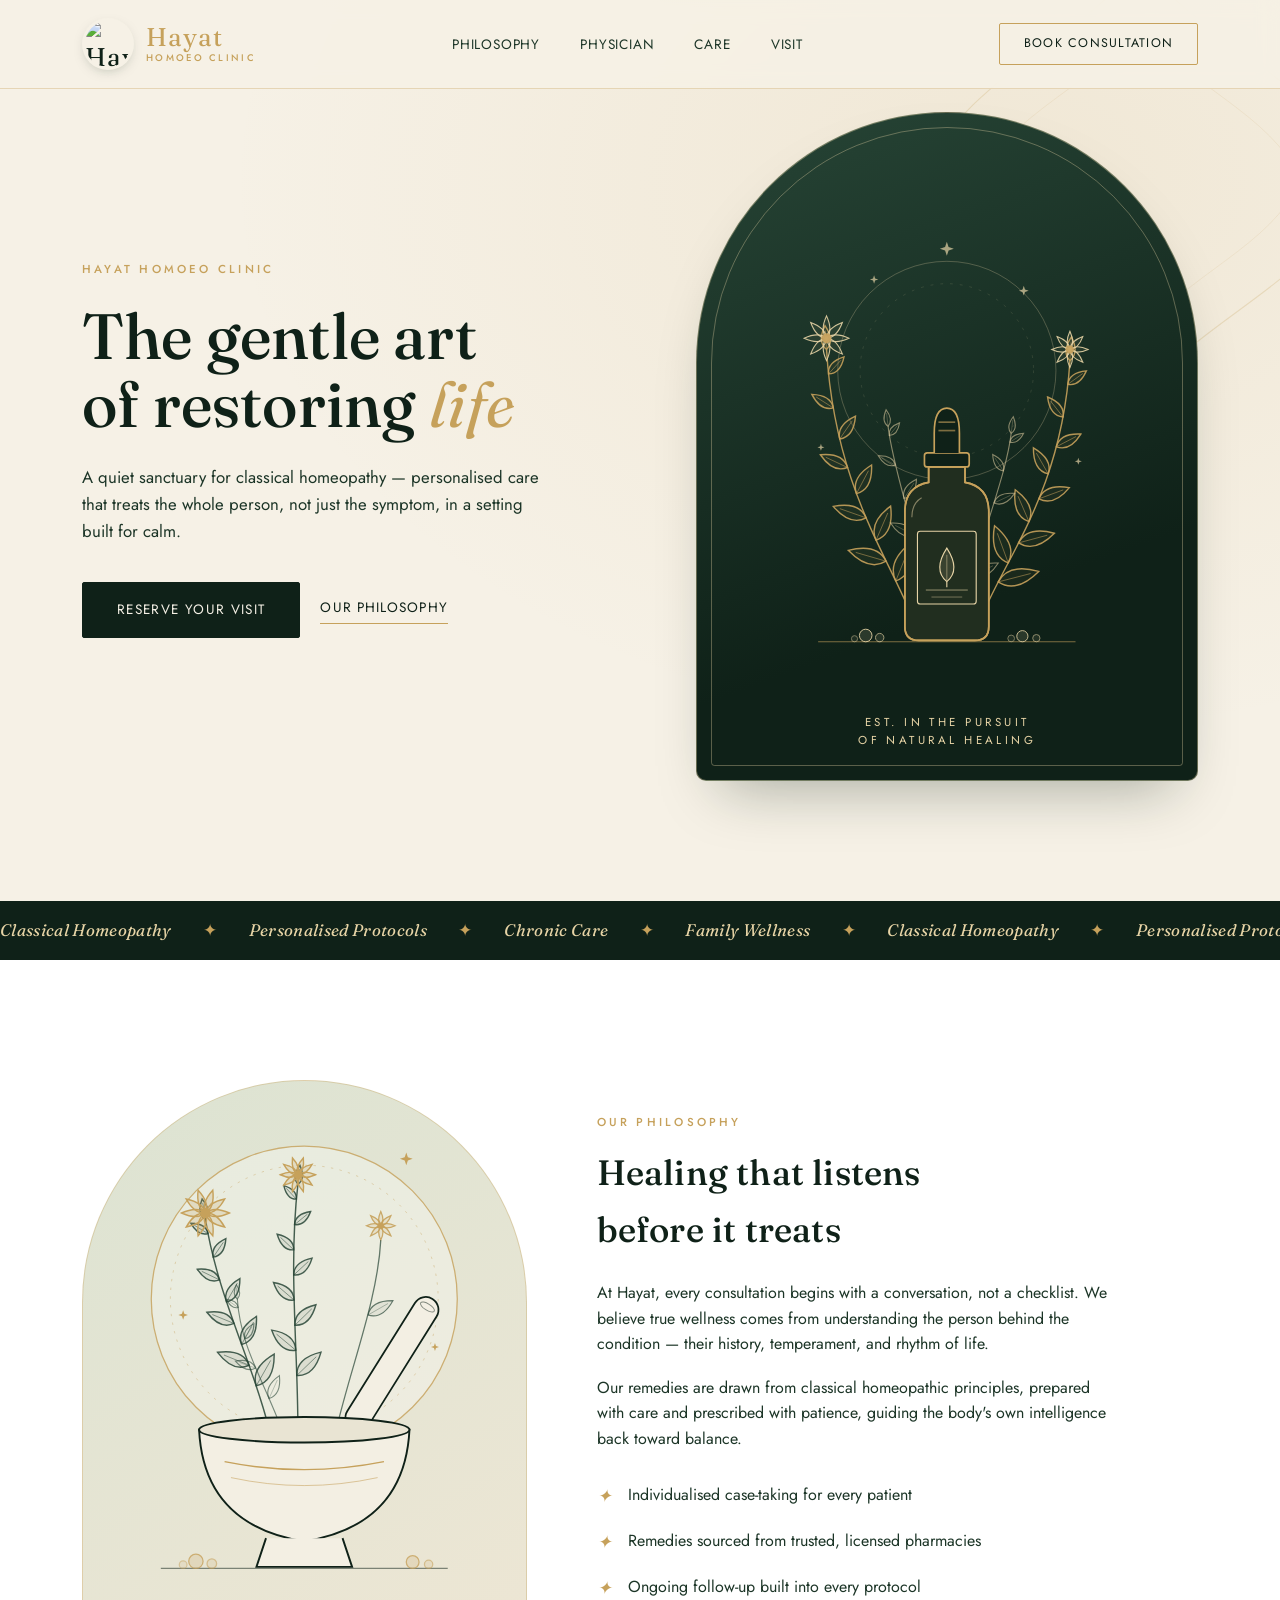
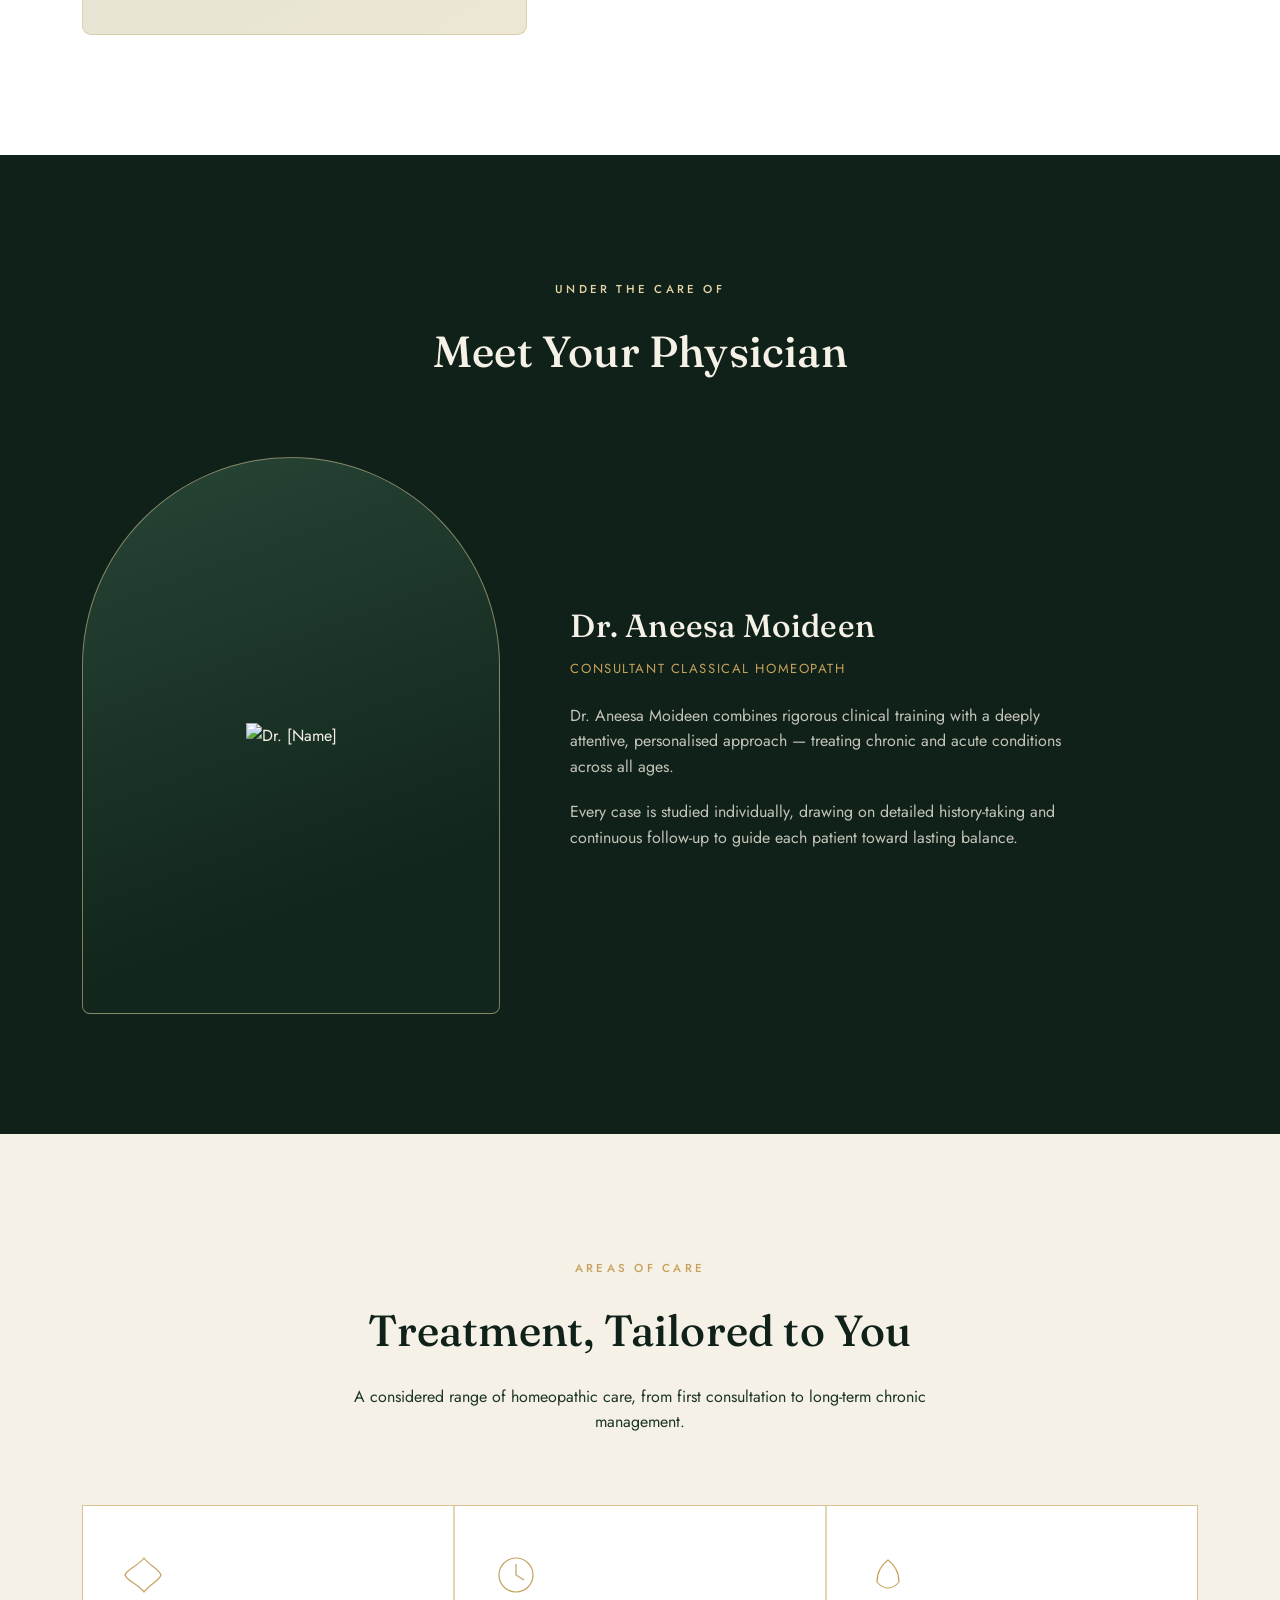
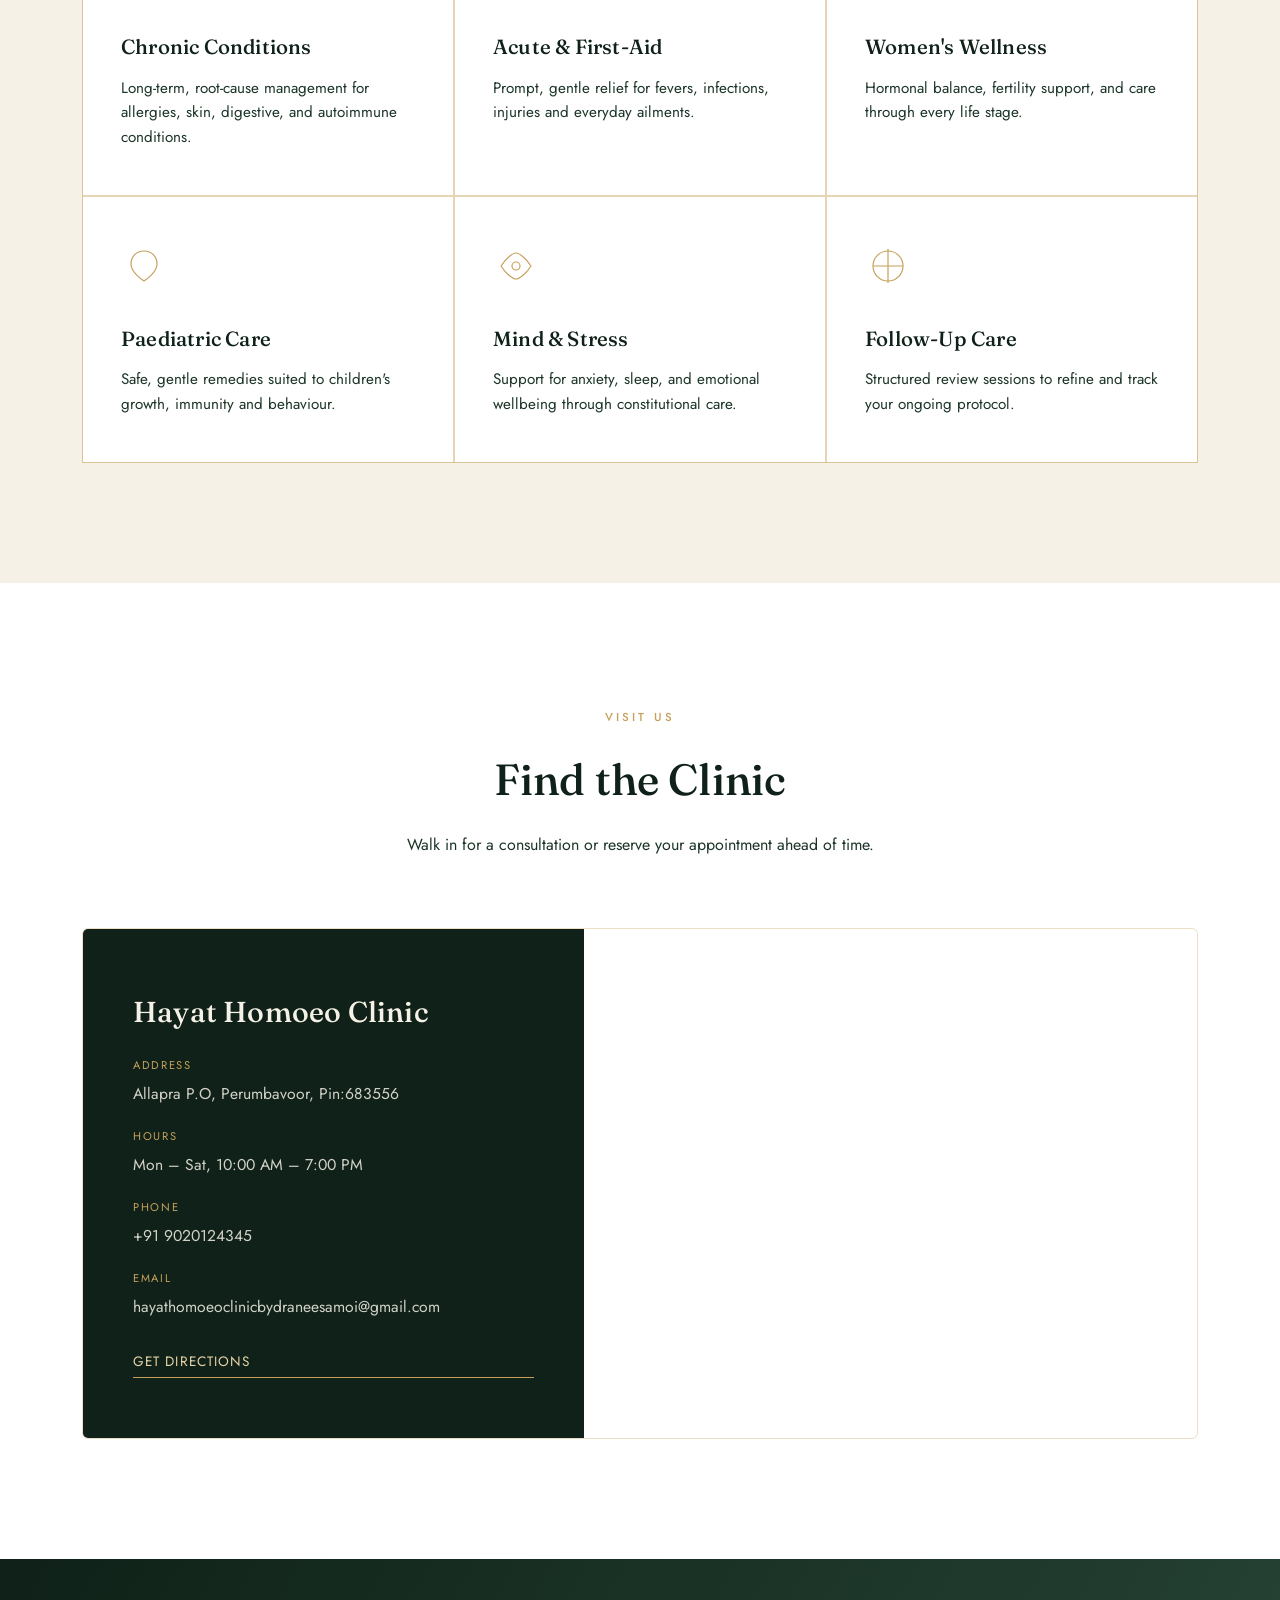
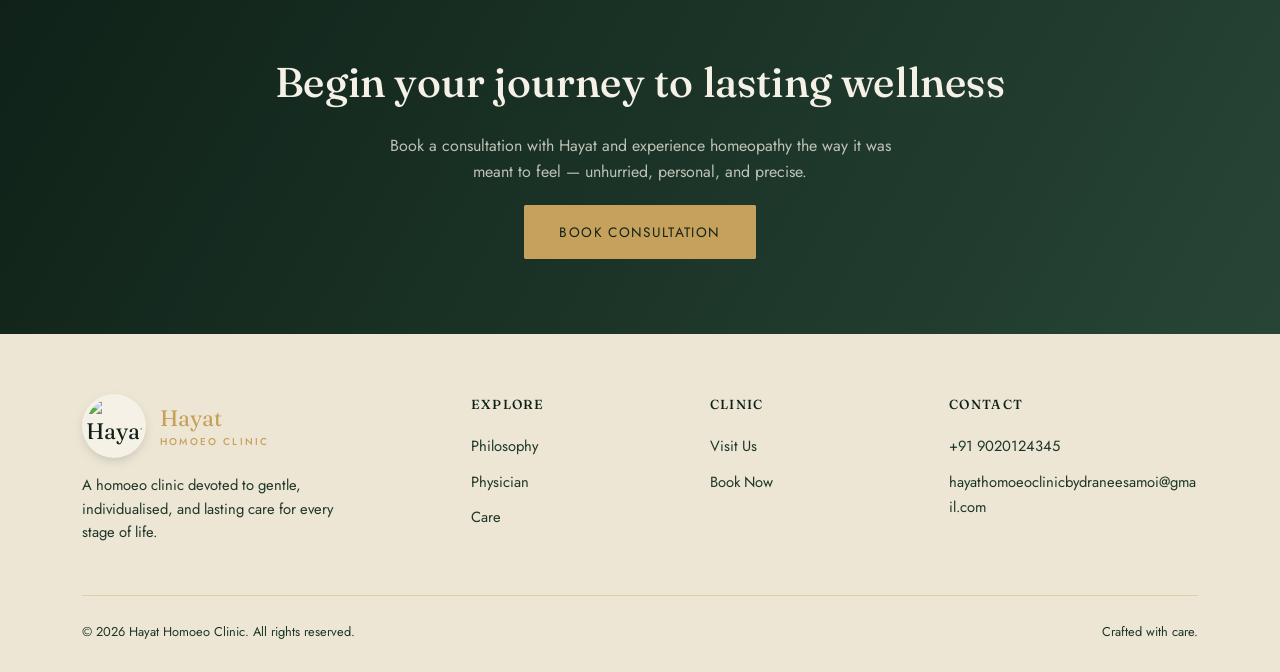
==== index.html @ 9da88238 "Update print statement from 'Hello' to 'Goodbye'" ====
<!DOCTYPE html>
<html lang="en">
<head>
<meta charset="UTF-8">
<meta name="viewport" content="width=device-width, initial-scale=1.0">
<title>Hayat — Homoeo Clinic</title>
<link rel="icon" type="image/png" href="assets/hayath-icon-round.png">
<link rel="preconnect" href="https://fonts.googleapis.com">
<link rel="preconnect" href="https://fonts.gstatic.com" crossorigin>
<link href="https://fonts.googleapis.com/css2?family=Fraunces:opsz,wght@9..144,300;9..144,400;9..144,500;9..144,600&family=Jost:wght@300;400;500;600&display=swap" rel="stylesheet">
<style>

  :root{
    --ink:#0F2118;
    --ink-soft:#1C3527;
    --ink-softer:#274536;
    --gold:#C6A15B;
    --gold-light:#E7D4A6;
    --ivory:#F6F1E6;
    --ivory-dim:#EDE6D4;
    --sage:#DCE3D2;
    --white:#FFFFFF;
    --line: rgba(198,161,91,0.35);
    --shadow: 0 30px 60px -25px rgba(15,33,24,0.35);
  }

  *{box-sizing:border-box; margin:0; padding:0;}

  html{scroll-behavior:smooth;}

  body{
    background:var(--ivory);
    color:var(--ink);
    font-family:'Jost', sans-serif;
    font-weight:400;
    line-height:1.6;
    overflow-x:hidden;
  }

  h1,h2,h3,h4{
    font-family:'Fraunces', serif;
    font-weight:500;
    color:var(--ink);
    letter-spacing:0.2px;
  }

  a{ text-decoration:none; color:inherit; }
  img{ max-width:100%; display:block; }

  .eyebrow{
    font-family:'Jost', sans-serif;
    letter-spacing:0.28em;
    text-transform:uppercase;
    font-size:0.72rem;
    color:var(--gold);
    font-weight:500;
  }

  .container{
    width:100%;
    max-width:1180px;
    margin:0 auto;
    padding:0 32px;
  }

  /* ---------- Arch motif (signature element) ---------- */
  .arch-frame{
    border-radius: 260px 260px 8px 8px;
    overflow:hidden;
    position:relative;
    border:1px solid var(--line);
  }

  .arch-divider{
    width:100%;
    display:block;
    line-height:0;
  }

  /* ---------- Nav ---------- */
  header{
    position:fixed;
    top:0; left:0; right:0;
    z-index:100;
    background:rgba(246,241,230,0.86);
    backdrop-filter: blur(10px);
    border-bottom:1px solid var(--line);
    transition: background 0.3s ease;
  }

  .nav-wrap{
    display:flex;
    align-items:center;
    justify-content:space-between;
    padding:18px 32px;
    max-width:1180px;
    margin:0 auto;
  }

  .logo{
    font-family:'Fraunces', serif;
    font-size:1.6rem;
    letter-spacing:0.04em;
    color:var(--ink);
    display:flex;
    align-items:center;
    gap:12px;
  }
  .logo span{ color:var(--gold); }
  .logo img{
    height:52px;
    width:52px;
    object-fit:contain;
    display:block;
    border-radius:50%;
    background:var(--ivory);
    box-shadow: 0 4px 14px -6px rgba(15,33,24,0.35);
    padding:3px;
  }
  .logo-word{ line-height:1; }
  .logo-word small{
    display:block;
    font-family:'Jost', sans-serif;
    font-size:0.6rem;
    letter-spacing:0.24em;
    text-transform:uppercase;
    color:var(--gold);
    font-weight:500;
    margin-top:3px;
  }

  nav ul{
    list-style:none;
    display:flex;
    gap:40px;
  }

  nav a{
    font-size:0.85rem;
    letter-spacing:0.06em;
    text-transform:uppercase;
    color:var(--ink-soft);
    position:relative;
    padding-bottom:4px;
  }
  nav a::after{
    content:"";
    position:absolute;
    left:0; bottom:0;
    width:0%; height:1px;
    background:var(--gold);
    transition:width 0.3s ease;
  }
  nav a:hover::after{ width:100%; }

  .nav-cta{
    border:1px solid var(--gold);
    padding:10px 24px;
    border-radius:2px;
    font-size:0.78rem;
    letter-spacing:0.1em;
    text-transform:uppercase;
    color:var(--ink);
    transition: all 0.3s ease;
  }
  .nav-cta:hover{ background:var(--gold); color:var(--white); }

  .nav-toggle{ display:none; flex-direction:column; gap:5px; cursor:pointer; background:none; border:none; }
  .nav-toggle span{ width:24px; height:1.5px; background:var(--ink); }

  /* ---------- Hero ---------- */
  .hero{
    min-height:100vh;
    display:flex;
    align-items:center;
    position:relative;
    background:
      radial-gradient(ellipse at 80% 20%, rgba(198,161,91,0.12), transparent 55%),
      var(--ivory);
    padding-top:112px;
    overflow:hidden;
  }

  .hero .container{
    display:grid;
    grid-template-columns: 1.05fr 0.95fr;
    gap:60px;
    align-items:center;
  }

  .hero-leaf{
    position:absolute;
    right:-120px; top:-80px;
    width:520px; height:520px;
    opacity:0.5;
    z-index:0;
  }

  .hero-copy{ position:relative; z-index:2; }

  .hero h1{
    font-size:clamp(2.6rem, 5vw, 4.4rem);
    line-height:1.06;
    margin:22px 0 26px;
    font-weight:500;
  }
  .hero h1 em{
    font-style:italic;
    color:var(--gold);
    font-weight:400;
  }

  .hero p.lead{
    max-width:460px;
    font-size:1.05rem;
    color:var(--ink-soft);
    margin-bottom:38px;
  }

  .btn-row{ display:flex; gap:20px; align-items:center; flex-wrap:wrap; }

  .btn-primary{
    background:var(--ink);
    color:var(--ivory);
    padding:16px 34px;
    border-radius:2px;
    font-size:0.85rem;
    letter-spacing:0.1em;
    text-transform:uppercase;
    transition: all 0.35s ease;
    border:1px solid var(--ink);
  }
  .btn-primary:hover{ background:transparent; color:var(--ink); }

  .btn-text{
    font-size:0.85rem;
    letter-spacing:0.08em;
    text-transform:uppercase;
    color:var(--ink);
    border-bottom:1px solid var(--gold);
    padding-bottom:4px;
  }

  .hero-visual{
    position:relative;
    z-index:1;
  }

  .hero-arch{
    width:100%;
    aspect-ratio: 3/4;
    background:
      linear-gradient(160deg, var(--ink-softer), var(--ink) 70%);
    border-radius: 300px 300px 12px 12px;
    position:relative;
    box-shadow:var(--shadow);
    display:flex;
    align-items:flex-end;
    justify-content:center;
    padding-bottom:30px;
    border: 1px solid rgba(231,212,166,0.4);
  }

  .hero-arch::before{
    content:"";
    position:absolute;
    inset:14px;
    border:1px solid rgba(231,212,166,0.35);
    border-radius: 280px 280px 4px 4px;
  }

  .hero-arch-caption{
    color:var(--gold-light);
    font-size:0.72rem;
    letter-spacing:0.3em;
    text-transform:uppercase;
    text-align:center;
  }


  .hero-illus{
    position:absolute;
    left:8%; right:8%; top:9%; bottom:15%;
    width:84%; height:76%;
    z-index:1;
  }
  .hero-arch-caption{ position:relative; z-index:2; }
  .phil-visual .phil-illus{ padding:34px 30px 24px; opacity:1; }
  @media (prefers-reduced-motion: no-preference){
    .hero-illus{ animation: gentle-float 7s ease-in-out infinite; }
  }
  @keyframes gentle-float{ 0%,100%{ transform:translateY(0);} 50%{ transform:translateY(-6px);} }

  .hero-stat-card{
    position:absolute;
    bottom:-30px; left:-30px;
    background:var(--white);
    border:1px solid var(--line);
    padding:22px 26px;
    border-radius:4px;
    box-shadow:var(--shadow);
    z-index:3;
    min-width:200px;
  }
  .hero-stat-card .num{
    font-family:'Fraunces', serif;
    font-size:2rem;
    color:var(--gold);
    line-height:1;
  }
  .hero-stat-card .lab{
    font-size:0.72rem;
    letter-spacing:0.08em;
    text-transform:uppercase;
    color:var(--ink-soft);
    margin-top:6px;
  }

  /* ---------- Marquee strip ---------- */
  .strip{
    background:var(--ink);
    color:var(--gold-light);
    padding:16px 0;
    overflow:hidden;
    white-space:nowrap;
  }
  .strip-inner{
    display:inline-block;
    animation: scroll-left 28s linear infinite;
    font-family:'Fraunces', serif;
    font-style:italic;
    font-size:1.05rem;
    letter-spacing:0.02em;
  }
  .strip-inner span{ margin:0 28px; color:var(--gold); font-style:normal; }
  @keyframes scroll-left{
    0%{ transform:translateX(0); }
    100%{ transform:translateX(-50%); }
  }

  /* ---------- Section generic ---------- */
  section{ padding:120px 0; position:relative; }
  .section-head{
    text-align:center;
    max-width:640px;
    margin:0 auto 70px;
  }
  .section-head h2{
    font-size:clamp(2rem, 3.4vw, 2.8rem);
    margin-top:16px;
  }
  .section-head p{ color:var(--ink-soft); margin-top:18px; }

  /* ---------- Philosophy / About ---------- */
  .philosophy{ background:var(--white); }
  .phil-grid{
    display:grid;
    grid-template-columns: 0.85fr 1.15fr;
    gap:70px;
    align-items:center;
  }
  .phil-visual{
    aspect-ratio:4/5;
    background: linear-gradient(150deg, var(--sage), var(--ivory-dim));
    border-radius: 240px 240px 10px 10px;
    border:1px solid var(--line);
    position:relative;
  }
  .phil-visual svg{ position:absolute; inset:0; width:100%; height:100%; padding:60px; opacity:0.85; }

  .phil-text .eyebrow{ margin-bottom:14px; display:block; }
  .phil-text h2{ font-size:2.2rem; margin-bottom:22px; }
  .phil-text p{ color:var(--ink-soft); margin-bottom:18px; max-width:520px; }

  .phil-list{ margin-top:30px; display:grid; gap:18px; }
  .phil-list li{
    list-style:none;
    display:flex;
    gap:16px;
    align-items:flex-start;
    color:var(--ink-soft);
  }
  .phil-list .mark{
    color:var(--gold);
    font-family:'Fraunces', serif;
    font-style:italic;
    font-size:1.1rem;
    flex-shrink:0;
  }

  /* ---------- Doctor ---------- */
  .doctor{ background:var(--ink); color:var(--ivory); }
  .doctor .eyebrow{ color:var(--gold-light); }
  .doctor .section-head p{ color:rgba(246,241,230,0.72); }
  .doctor .section-head h2{ color:var(--ivory); }

  .doctor-grid{
    display:grid;
    grid-template-columns: 0.8fr 1.2fr;
    gap:70px;
    align-items:center;
  }

  .doctor-photo{
    aspect-ratio:3/4;
    border-radius:260px 260px 10px 10px;
    border:1px solid rgba(231,212,166,0.5);
    background: linear-gradient(160deg, var(--ink-softer), #12261C 75%);
    position:relative;
    display:flex;
    align-items:center;
    justify-content:center;
    overflow:hidden;
  }
  /* PLACEHOLDER PHOTO — replace this <div class="doctor-photo"> content
     with an <img src="your-photo.jpg" alt="Dr. Name"> to add the real photo */
  .doctor-photo .placeholder-mark{
    display:flex;
    flex-direction:column;
    align-items:center;
    gap:14px;
    color:var(--gold-light);
  }
  .doctor-photo .placeholder-mark svg{ width:74px; height:74px; opacity:0.85; }
  .doctor-photo .placeholder-mark span{
    font-size:0.7rem;
    letter-spacing:0.2em;
    text-transform:uppercase;
    opacity:0.7;
  }

  .doctor-copy h3{
    font-size:2rem;
    color:var(--ivory);
    margin-bottom:6px;
  }
  .doctor-copy .role{
    color:var(--gold);
    font-size:0.82rem;
    letter-spacing:0.12em;
    text-transform:uppercase;
    margin-bottom:24px;
    display:block;
  }
  .doctor-copy p{
    color:rgba(246,241,230,0.78);
    max-width:520px;
    margin-bottom:20px;
  }
  .cred-row{
    display:flex;
    gap:40px;
    margin-top:34px;
    flex-wrap:wrap;
  }
  .cred-row div .num{
    font-family:'Fraunces', serif;
    font-size:1.8rem;
    color:var(--gold-light);
  }
  .cred-row div .lab{
    font-size:0.72rem;
    letter-spacing:0.08em;
    text-transform:uppercase;
    color:rgba(246,241,230,0.6);
    margin-top:4px;
  }

  /* ---------- Services ---------- */
  .services{ background:var(--ivory); }
  .services-grid{
    display:grid;
    grid-template-columns:repeat(3, 1fr);
    gap:2px;
    background:var(--line);
    border:1px solid var(--line);
  }
  .service-card{
    background:var(--white);
    padding:46px 38px;
    transition: background 0.35s ease;
  }
  .service-card:hover{ background:var(--ivory-dim); }
  .service-card .si{
    width:46px; height:46px;
    margin-bottom:26px;
  }
  .service-card h3{ font-size:1.28rem; margin-bottom:12px; }
  .service-card p{ color:var(--ink-soft); font-size:0.95rem; }

  /* ---------- Location ---------- */
  .location{ background:var(--white); }
  .loc-grid{
    display:grid;
    grid-template-columns: 0.9fr 1.1fr;
    gap:0;
    border:1px solid var(--line);
    border-radius:6px;
    overflow:hidden;
  }
  .loc-info{
    background:var(--ink);
    color:var(--ivory);
    padding:60px 50px;
    display:flex;
    flex-direction:column;
    justify-content:center;
  }
  .loc-info h3{ color:var(--ivory); font-size:1.8rem; margin-bottom:22px; }
  .loc-item{ margin-bottom:22px; }
  .loc-item .lab{
    font-size:0.7rem;
    letter-spacing:0.15em;
    text-transform:uppercase;
    color:var(--gold);
    margin-bottom:6px;
  }
  .loc-item .val{ color:rgba(246,241,230,0.85); font-size:0.98rem; overflow-wrap:anywhere; }

  .map-embed{ width:100%; height:100%; min-height:480px; border:0; filter: saturate(0.85); }

  /* ---------- CTA banner ---------- */
  .cta-banner{
    background: linear-gradient(120deg, var(--ink), var(--ink-softer));
    padding:90px 0;
    text-align:center;
    color:var(--ivory);
  }
  .cta-banner h2{ color:var(--ivory); font-size:clamp(1.9rem,3.4vw,2.6rem); margin-bottom:18px; }
  .cta-banner p{ color:rgba(246,241,230,0.75); max-width:520px; margin:0 auto 34px; }

  /* ---------- Footer ---------- */
  footer{ background:var(--ivory-dim); padding:60px 0 30px; }
  .foot-grid{
    display:grid;
    grid-template-columns:1.4fr 0.8fr 0.8fr 1fr;
    gap:40px;
    padding-bottom:50px;
    border-bottom:1px solid var(--line);
  }
  .foot-logo{ font-family:'Fraunces', serif; font-size:1.4rem; margin-bottom:16px; display:flex; align-items:center; gap:14px; }
  .foot-logo span{ color:var(--gold); }
  .foot-logo img{
    height:64px; width:64px; object-fit:contain; border-radius:50%;
    background:var(--ivory); box-shadow:0 4px 14px -6px rgba(15,33,24,0.35); padding:4px;
  }
  .foot-logo-word{ line-height:1.2; }
  .foot-logo-word small{
    display:block; font-family:'Jost', sans-serif; font-size:0.62rem;
    letter-spacing:0.22em; text-transform:uppercase; color:var(--gold); font-weight:500; margin-top:4px;
  }
  footer p{ color:var(--ink-soft); font-size:0.92rem; max-width:280px; }
  footer h4{ font-size:0.82rem; letter-spacing:0.1em; text-transform:uppercase; margin-bottom:18px; color:var(--ink); }
  footer ul{ list-style:none; display:grid; gap:10px; }
  footer ul li a{ color:var(--ink-soft); font-size:0.92rem; overflow-wrap:anywhere; }
  footer ul li a:hover{ color:var(--gold); }
  .foot-bottom{
    padding-top:26px;
    display:flex;
    justify-content:space-between;
    font-size:0.8rem;
    color:var(--ink-soft);
    flex-wrap:wrap;
    gap:10px;
  }

  /* ---------- Reveal animation ---------- */
  .reveal{ opacity:0; transform:translateY(28px); transition: opacity 0.8s ease, transform 0.8s ease; }
  .reveal.in{ opacity:1; transform:translateY(0); }

  /* ---------- Responsive ---------- */
  @media (max-width: 980px){
    .logo img{ height:44px; width:44px; }
    .logo{ font-size:1.3rem; }
    nav ul{ display:none; }
    .nav-cta{ display:none; }
    .nav-toggle{ display:flex; }
    .hero .container{ grid-template-columns:1fr; }
    .hero-visual{ order:-1; max-width:340px; margin:0 auto; }
    .hero-stat-card{ left:10px; }
    .phil-grid, .doctor-grid, .loc-grid{ grid-template-columns:1fr; }
    .services-grid{ grid-template-columns:1fr; }
    .foot-grid{ grid-template-columns:1fr 1fr; }
  }
  @media (max-width: 560px){
    .foot-grid{ grid-template-columns:1fr; }
  }

  @media (prefers-reduced-motion: reduce){
    html{ scroll-behavior:auto; }
    .reveal{ transition:none; opacity:1; transform:none; }
    .strip-inner{ animation:none; }
  }

  a:focus-visible, button:focus-visible{
    outline:2px solid var(--gold);
    outline-offset:3px;
  }
</style>
</head>
<body>

<header>
  <div class="nav-wrap">
    <a href="#top" class="logo">
      <img src="assets/hayath-icon-round.png" alt="Hayat emblem">
      <span class="logo-word">Hayat<small>Homoeo Clinic</small></span>
    </a>
    <nav>
      <ul>
        <li><a href="#philosophy">Philosophy</a></li>
        <li><a href="#doctor">Physician</a></li>
        <li><a href="#services">Care</a></li>
        <li><a href="#location">Visit</a></li>
      </ul>
    </nav>
    <a href="#location" class="nav-cta">Book Consultation</a>
    <button class="nav-toggle" aria-label="Menu"><span></span><span></span><span></span></button>
  </div>
</header>

<main id="top">

  <!-- HERO -->
  <section class="hero">
    <svg class="hero-leaf" viewBox="0 0 500 500" fill="none" xmlns="http://www.w3.org/2000/svg">
      <path d="M250 40C310 120 420 150 460 250C420 350 310 380 250 460C190 380 80 350 40 250C80 150 190 120 250 40Z" stroke="#C6A15B" stroke-width="1" opacity="0.5"/>
      <path d="M250 100C295 160 375 185 405 250C375 315 295 340 250 400C205 340 125 315 95 250C125 185 205 160 250 100Z" stroke="#C6A15B" stroke-width="0.7" opacity="0.35"/>
    </svg>
    <div class="container">
      <div class="hero-copy">
        <span class="eyebrow">Hayat Homoeo Clinic</span>
        <h1>The gentle art<br>of restoring <em>life</em></h1>
        <p class="lead">A quiet sanctuary for classical homeopathy — personalised care that treats the whole person, not just the symptom, in a setting built for calm.</p>
        <div class="btn-row">
          <a href="#location" class="btn-primary">Reserve Your Visit</a>
          <a href="#philosophy" class="btn-text">Our Philosophy</a>
        </div>
      </div>
      <div class="hero-visual">
        <div class="hero-arch">
          <svg class="hero-illus" viewBox="0 0 300 350" xmlns="http://www.w3.org/2000/svg" aria-hidden="true"><circle cx="150" cy="135" r="78" fill="none" stroke="#E7D4A6" stroke-width="0.7" opacity="0.28"/><circle cx="150" cy="135" r="62" fill="none" stroke="#E7D4A6" stroke-width="0.5" opacity="0.18" stroke-dasharray="2 5"/><path d="M128 318 C110 270 70 220 64 120" fill="none" stroke="#C6A15B" stroke-width="1" opacity="0.9"/><path d="M113.5 285.5 Q128.0 280.1 124.7 257.8 Q106.9 271.6 113.5 285.5Z" fill="rgba(198,161,91,0.06)" stroke="#C6A15B" stroke-width="1" opacity="0.9"/><path d="M113.5 285.5 L122.5 263.3" stroke="#C6A15B" stroke-width="0.6" opacity="0.63"/><path d="M106.6 271.4 Q100.1 258.3 79.5 263.6 Q94.1 278.9 106.6 271.4Z" fill="rgba(198,161,91,0.06)" stroke="#C6A15B" stroke-width="1" opacity="0.9"/><path d="M106.6 271.4 L84.9 265.1" stroke="#C6A15B" stroke-width="0.6" opacity="0.63"/><path d="M99.4 256.4 Q112.3 251.8 109.8 232.0 Q93.8 243.9 99.4 256.4Z" fill="rgba(198,161,91,0.06)" stroke="#C6A15B" stroke-width="1" opacity="0.9"/><path d="M99.4 256.4 L107.8 236.9" stroke="#C6A15B" stroke-width="0.6" opacity="0.63"/><path d="M92.3 240.4 Q87.2 228.6 68.8 232.2 Q81.0 246.4 92.3 240.4Z" fill="rgba(198,161,91,0.06)" stroke="#C6A15B" stroke-width="1" opacity="0.9"/><path d="M92.3 240.4 L73.5 233.8" stroke="#C6A15B" stroke-width="0.6" opacity="0.63"/><path d="M85.4 223.1 Q97.0 220.0 96.2 202.6 Q81.4 211.8 85.4 223.1Z" fill="rgba(198,161,91,0.06)" stroke="#C6A15B" stroke-width="1" opacity="0.9"/><path d="M85.4 223.1 L94.0 206.7" stroke="#C6A15B" stroke-width="0.6" opacity="0.63"/><path d="M79.0 204.4 Q75.7 193.8 59.6 195.3 Q68.8 208.6 79.0 204.4Z" fill="rgba(198,161,91,0.06)" stroke="#C6A15B" stroke-width="1" opacity="0.9"/><path d="M79.0 204.4 L63.5 197.1" stroke="#C6A15B" stroke-width="0.6" opacity="0.63"/><path d="M73.4 184.0 Q83.5 182.6 84.7 167.7 Q71.2 174.1 73.4 184.0Z" fill="rgba(198,161,91,0.06)" stroke="#C6A15B" stroke-width="1" opacity="0.9"/><path d="M73.4 184.0 L82.4 171.0" stroke="#C6A15B" stroke-width="0.6" opacity="0.63"/><path d="M68.8 161.8 Q67.1 152.6 53.5 152.1 Q59.8 164.2 68.8 161.8Z" fill="rgba(198,161,91,0.06)" stroke="#C6A15B" stroke-width="1" opacity="0.9"/><path d="M68.8 161.8 L56.6 154.0" stroke="#C6A15B" stroke-width="0.6" opacity="0.63"/><path d="M65.4 137.5 Q73.9 137.4 76.5 125.3 Q64.7 129.0 65.4 137.5Z" fill="rgba(198,161,91,0.06)" stroke="#C6A15B" stroke-width="1" opacity="0.9"/><path d="M65.4 137.5 L74.3 127.7" stroke="#C6A15B" stroke-width="0.6" opacity="0.63"/><path d="M64.0 120.0 Q70.1 113.7 62.9 103.0 Q57.2 114.5 64.0 120.0Z" fill="rgba(198,161,91,0.06)" stroke="#C6A15B" stroke-width="1" opacity="0.9"/><path d="M64.0 120.0 L63.1 106.4" stroke="#C6A15B" stroke-width="0.6" opacity="0.63"/><path d="M172 318 C190 270 232 225 238 128" fill="none" stroke="#C6A15B" stroke-width="1" opacity="0.9"/><path d="M186.7 286.2 Q199.7 294.6 215.7 278.7 Q194.0 272.6 186.7 286.2Z" fill="rgba(198,161,91,0.06)" stroke="#C6A15B" stroke-width="1" opacity="0.9"/><path d="M186.7 286.2 L209.9 280.2" stroke="#C6A15B" stroke-width="0.6" opacity="0.63"/><path d="M193.9 272.6 Q200.5 259.6 184.1 246.1 Q180.4 267.0 193.9 272.6Z" fill="rgba(198,161,91,0.06)" stroke="#C6A15B" stroke-width="1" opacity="0.9"/><path d="M193.9 272.6 L186.1 251.4" stroke="#C6A15B" stroke-width="0.6" opacity="0.63"/><path d="M201.3 258.3 Q212.9 265.6 226.9 251.4 Q207.6 246.2 201.3 258.3Z" fill="rgba(198,161,91,0.06)" stroke="#C6A15B" stroke-width="1" opacity="0.9"/><path d="M201.3 258.3 L221.8 252.8" stroke="#C6A15B" stroke-width="0.6" opacity="0.63"/><path d="M208.7 243.1 Q213.9 231.4 198.9 220.3 Q196.6 238.9 208.7 243.1Z" fill="rgba(198,161,91,0.06)" stroke="#C6A15B" stroke-width="1" opacity="0.9"/><path d="M208.7 243.1 L200.9 224.9" stroke="#C6A15B" stroke-width="0.6" opacity="0.63"/><path d="M215.8 226.8 Q226.5 232.3 237.6 218.8 Q220.4 215.7 215.8 226.8Z" fill="rgba(198,161,91,0.06)" stroke="#C6A15B" stroke-width="1" opacity="0.9"/><path d="M215.8 226.8 L233.2 220.4" stroke="#C6A15B" stroke-width="0.6" opacity="0.63"/><path d="M222.5 209.0 Q225.9 198.5 211.9 190.3 Q211.7 206.5 222.5 209.0Z" fill="rgba(198,161,91,0.06)" stroke="#C6A15B" stroke-width="1" opacity="0.9"/><path d="M222.5 209.0 L214.0 194.1" stroke="#C6A15B" stroke-width="0.6" opacity="0.63"/><path d="M228.3 189.6 Q237.9 193.1 245.8 180.5 Q231.0 179.7 228.3 189.6Z" fill="rgba(198,161,91,0.06)" stroke="#C6A15B" stroke-width="1" opacity="0.9"/><path d="M228.3 189.6 L242.3 182.3" stroke="#C6A15B" stroke-width="0.6" opacity="0.63"/><path d="M233.1 168.3 Q234.6 159.1 222.0 154.0 Q223.8 167.5 233.1 168.3Z" fill="rgba(198,161,91,0.06)" stroke="#C6A15B" stroke-width="1" opacity="0.9"/><path d="M233.1 168.3 L224.2 156.9" stroke="#C6A15B" stroke-width="0.6" opacity="0.63"/><path d="M236.5 144.9 Q244.9 146.6 249.8 135.3 Q237.5 136.5 236.5 144.9Z" fill="rgba(198,161,91,0.06)" stroke="#C6A15B" stroke-width="1" opacity="0.9"/><path d="M236.5 144.9 L247.2 137.2" stroke="#C6A15B" stroke-width="0.6" opacity="0.63"/><path d="M238.0 128.0 Q244.8 122.5 239.1 111.0 Q231.9 121.6 238.0 128.0Z" fill="rgba(198,161,91,0.06)" stroke="#C6A15B" stroke-width="1" opacity="0.9"/><path d="M238.0 128.0 L238.9 114.4" stroke="#C6A15B" stroke-width="0.6" opacity="0.63"/><path d="M140 318 C132 260 112 210 108 175" fill="none" stroke="#E7D4A6" stroke-width="0.8" opacity="0.55"/><path d="M133.3 281.0 Q144.1 279.6 145.5 263.8 Q131.0 270.3 133.3 281.0Z" fill="none" stroke="#E7D4A6" stroke-width="0.8" opacity="0.55"/><path d="M133.3 281.0 L143.1 267.2" stroke="#E7D4A6" stroke-width="0.48" opacity="0.385"/><path d="M126.4 252.7 Q123.9 243.4 109.8 244.1 Q117.3 256.0 126.4 252.7Z" fill="none" stroke="#E7D4A6" stroke-width="0.8" opacity="0.55"/><path d="M126.4 252.7 L113.1 245.8" stroke="#E7D4A6" stroke-width="0.48" opacity="0.385"/><path d="M119.4 226.5 Q127.8 225.1 128.3 212.8 Q117.3 218.3 119.4 226.5Z" fill="none" stroke="#E7D4A6" stroke-width="0.8" opacity="0.55"/><path d="M119.4 226.5 L126.5 215.5" stroke="#E7D4A6" stroke-width="0.48" opacity="0.385"/><path d="M113.3 202.7 Q111.5 195.7 101.0 196.0 Q106.4 205.0 113.3 202.7Z" fill="none" stroke="#E7D4A6" stroke-width="0.8" opacity="0.55"/><path d="M113.3 202.7 L103.4 197.4" stroke="#E7D4A6" stroke-width="0.48" opacity="0.385"/><path d="M108.9 181.5 Q114.9 181.1 116.2 172.5 Q108.0 175.5 108.9 181.5Z" fill="none" stroke="#E7D4A6" stroke-width="0.8" opacity="0.55"/><path d="M108.9 181.5 L114.7 174.3" stroke="#E7D4A6" stroke-width="0.48" opacity="0.385"/><path d="M108.0 175.0 Q112.0 170.3 106.6 163.1 Q103.0 171.4 108.0 175.0Z" fill="none" stroke="#E7D4A6" stroke-width="0.8" opacity="0.55"/><path d="M108.0 175.0 L106.9 165.5" stroke="#E7D4A6" stroke-width="0.48" opacity="0.385"/><path d="M160 318 C170 262 192 214 196 180" fill="none" stroke="#E7D4A6" stroke-width="0.8" opacity="0.55"/><path d="M168.0 282.3 Q178.2 286.0 186.8 272.7 Q170.9 271.8 168.0 282.3Z" fill="none" stroke="#E7D4A6" stroke-width="0.8" opacity="0.55"/><path d="M168.0 282.3 L183.0 274.6" stroke="#E7D4A6" stroke-width="0.48" opacity="0.385"/><path d="M175.8 255.0 Q178.6 245.7 166.2 239.0 Q166.4 253.1 175.8 255.0Z" fill="none" stroke="#E7D4A6" stroke-width="0.8" opacity="0.55"/><path d="M175.8 255.0 L168.1 242.2" stroke="#E7D4A6" stroke-width="0.48" opacity="0.385"/><path d="M183.7 229.8 Q191.5 233.0 198.5 222.9 Q186.2 221.8 183.7 229.8Z" fill="none" stroke="#E7D4A6" stroke-width="0.8" opacity="0.55"/><path d="M183.7 229.8 L195.5 224.3" stroke="#E7D4A6" stroke-width="0.48" opacity="0.385"/><path d="M190.4 206.8 Q192.2 199.8 182.8 195.1 Q183.3 205.6 190.4 206.8Z" fill="none" stroke="#E7D4A6" stroke-width="0.8" opacity="0.55"/><path d="M190.4 206.8 L184.3 197.4" stroke="#E7D4A6" stroke-width="0.48" opacity="0.385"/><path d="M195.1 186.3 Q200.9 187.8 204.9 180.0 Q196.1 180.4 195.1 186.3Z" fill="none" stroke="#E7D4A6" stroke-width="0.8" opacity="0.55"/><path d="M195.1 186.3 L202.9 181.3" stroke="#E7D4A6" stroke-width="0.48" opacity="0.385"/><path d="M196.0 180.0 Q201.0 176.4 197.5 168.1 Q192.0 175.3 196.0 180.0Z" fill="none" stroke="#E7D4A6" stroke-width="0.8" opacity="0.55"/><path d="M196.0 180.0 L197.2 170.5" stroke="#E7D4A6" stroke-width="0.48" opacity="0.385"/><path d="M64.0 112.0 Q69.6 116.8 80.0 112.0 Q69.6 107.2 64.0 112.0Z" fill="rgba(231,212,166,0.08)" stroke="#E7D4A6" stroke-width="0.8" opacity="0.9"/><path d="M64.0 112.0 Q64.6 119.4 75.3 123.3 Q71.4 112.6 64.0 112.0Z" fill="rgba(231,212,166,0.08)" stroke="#E7D4A6" stroke-width="0.8" opacity="0.9"/><path d="M64.0 112.0 Q59.2 117.6 64.0 128.0 Q68.8 117.6 64.0 112.0Z" fill="rgba(231,212,166,0.08)" stroke="#E7D4A6" stroke-width="0.8" opacity="0.9"/><path d="M64.0 112.0 Q56.6 112.6 52.7 123.3 Q63.4 119.4 64.0 112.0Z" fill="rgba(231,212,166,0.08)" stroke="#E7D4A6" stroke-width="0.8" opacity="0.9"/><path d="M64.0 112.0 Q58.4 107.2 48.0 112.0 Q58.4 116.8 64.0 112.0Z" fill="rgba(231,212,166,0.08)" stroke="#E7D4A6" stroke-width="0.8" opacity="0.9"/><path d="M64.0 112.0 Q63.4 104.6 52.7 100.7 Q56.6 111.4 64.0 112.0Z" fill="rgba(231,212,166,0.08)" stroke="#E7D4A6" stroke-width="0.8" opacity="0.9"/><path d="M64.0 112.0 Q68.8 106.4 64.0 96.0 Q59.2 106.4 64.0 112.0Z" fill="rgba(231,212,166,0.08)" stroke="#E7D4A6" stroke-width="0.8" opacity="0.9"/><path d="M64.0 112.0 Q71.4 111.4 75.3 100.7 Q64.6 104.6 64.0 112.0Z" fill="rgba(231,212,166,0.08)" stroke="#E7D4A6" stroke-width="0.8" opacity="0.9"/><circle cx="64" cy="112" r="3.5" fill="#C6A15B" opacity="0.9"/><path d="M238.0 120.0 Q242.6 123.9 251.0 120.0 Q242.6 116.1 238.0 120.0Z" fill="rgba(231,212,166,0.08)" stroke="#E7D4A6" stroke-width="0.8" opacity="0.9"/><path d="M238.0 120.0 Q238.5 126.0 247.2 129.2 Q244.0 120.5 238.0 120.0Z" fill="rgba(231,212,166,0.08)" stroke="#E7D4A6" stroke-width="0.8" opacity="0.9"/><path d="M238.0 120.0 Q234.1 124.5 238.0 133.0 Q241.9 124.5 238.0 120.0Z" fill="rgba(231,212,166,0.08)" stroke="#E7D4A6" stroke-width="0.8" opacity="0.9"/><path d="M238.0 120.0 Q232.0 120.5 228.8 129.2 Q237.5 126.0 238.0 120.0Z" fill="rgba(231,212,166,0.08)" stroke="#E7D4A6" stroke-width="0.8" opacity="0.9"/><path d="M238.0 120.0 Q233.4 116.1 225.0 120.0 Q233.4 123.9 238.0 120.0Z" fill="rgba(231,212,166,0.08)" stroke="#E7D4A6" stroke-width="0.8" opacity="0.9"/><path d="M238.0 120.0 Q237.5 114.0 228.8 110.8 Q232.0 119.5 238.0 120.0Z" fill="rgba(231,212,166,0.08)" stroke="#E7D4A6" stroke-width="0.8" opacity="0.9"/><path d="M238.0 120.0 Q241.9 115.5 238.0 107.0 Q234.1 115.5 238.0 120.0Z" fill="rgba(231,212,166,0.08)" stroke="#E7D4A6" stroke-width="0.8" opacity="0.9"/><path d="M238.0 120.0 Q244.0 119.5 247.2 110.8 Q238.5 114.0 238.0 120.0Z" fill="rgba(231,212,166,0.08)" stroke="#E7D4A6" stroke-width="0.8" opacity="0.9"/><circle cx="238" cy="120" r="2.9" fill="#C6A15B" opacity="0.9"/><g stroke="#C6A15B" stroke-width="1.2" fill="none">
<path d="M120 236 Q120 218 137 215 L137 204 L163 204 L163 215 Q180 218 180 236 L180 318 Q180 328 170 328 L130 328 Q120 328 120 318 Z" fill="#0F2118"/>
<path d="M120 236 Q120 218 137 215 L137 204 L163 204 L163 215 Q180 218 180 236 L180 318 Q180 328 170 328 L130 328 Q120 328 120 318 Z" fill="rgba(198,161,91,0.10)"/>
<rect x="134" y="194" width="32" height="10" rx="2" fill="#0F2118"/>
<path d="M141 194 L141 180 Q141 162 150 162 Q159 162 159 180 L159 194" fill="#0F2118"/>
<line x1="144" y1="172" x2="156" y2="172" opacity="0.6"/>
<line x1="144" y1="178" x2="156" y2="178" opacity="0.6"/>
<rect x="129" y="250" width="42" height="52" rx="2" stroke="#E7D4A6" stroke-width="0.8"/>
<line x1="135" y1="292" x2="165" y2="292" stroke="#E7D4A6" stroke-width="0.6" opacity="0.7"/>
<line x1="139" y1="297" x2="161" y2="297" stroke="#E7D4A6" stroke-width="0.6" opacity="0.5"/>
<path d="M125 240 Q125 230 132 226" stroke="#E7D4A6" stroke-width="0.8" opacity="0.5"/>
</g><path d="M150.0 286.0 Q160.1 277.6 150.0 262.0 Q139.9 277.6 150.0 286.0Z" fill="rgba(231,212,166,0.12)" stroke="#E7D4A6" stroke-width="0.8" opacity="1"/><path d="M150.0 286.0 L150.0 266.8" stroke="#E7D4A6" stroke-width="0.48" opacity="0.7"/><path d="M150 286 L150 290" stroke="#E7D4A6" stroke-width="0.8"/><path d="M58 329 L242 329" stroke="#C6A15B" stroke-width="0.8" opacity="0.6"/><circle cx="92" cy="324.5" r="4.5" fill="rgba(231,212,166,0.15)" stroke="#E7D4A6" stroke-width="0.7" opacity="0.9"/><circle cx="102" cy="326" r="3" fill="rgba(231,212,166,0.15)" stroke="#E7D4A6" stroke-width="0.7" opacity="0.7"/><circle cx="204" cy="325" r="4" fill="rgba(231,212,166,0.15)" stroke="#E7D4A6" stroke-width="0.7" opacity="0.85"/><circle cx="214" cy="326.4" r="2.6" fill="rgba(231,212,166,0.15)" stroke="#E7D4A6" stroke-width="0.7" opacity="0.6"/><circle cx="196" cy="326.6" r="2.4" fill="rgba(231,212,166,0.15)" stroke="#E7D4A6" stroke-width="0.7" opacity="0.5"/><circle cx="84" cy="326.8" r="2.2" fill="rgba(231,212,166,0.15)" stroke="#E7D4A6" stroke-width="0.7" opacity="0.5"/><path d="M150 43 L151.25 46.75 L155 48 L151.25 49.25 L150 53 L148.75 49.25 L145 48 L148.75 46.75Z" fill="#E7D4A6" opacity="0.7"/><path d="M98 67 L98.75 69.25 L101 70 L98.75 70.75 L98 73 L97.25 70.75 L95 70 L97.25 69.25Z" fill="#E7D4A6" opacity="0.7"/><path d="M205 74.5 L205.875 77.125 L208.5 78 L205.875 78.875 L205 81.5 L204.125 78.875 L201.5 78 L204.125 77.125Z" fill="#E7D4A6" opacity="0.7"/><path d="M60 187.5 L60.625 189.375 L62.5 190 L60.625 190.625 L60 192.5 L59.375 190.625 L57.5 190 L59.375 189.375Z" fill="#E7D4A6" opacity="0.7"/><path d="M244 197.5 L244.625 199.375 L246.5 200 L244.625 200.625 L244 202.5 L243.375 200.625 L241.5 200 L243.375 199.375Z" fill="#E7D4A6" opacity="0.7"/></svg>
          <span class="hero-arch-caption">Est. in the pursuit<br>of natural healing</span>
        </div>
        <!-- <div class="hero-stat-card">
          <div class="num">15+</div>
          <div class="lab">Years of Practice</div>
        </div> -->
      </div>
    </div>
  </section>

  <div class="strip">
    <div class="strip-inner">
      Classical Homeopathy <span>&#10022;</span> Personalised Protocols <span>&#10022;</span> Chronic Care <span>&#10022;</span> Family Wellness <span>&#10022;</span> Classical Homeopathy <span>&#10022;</span> Personalised Protocols <span>&#10022;</span> Chronic Care <span>&#10022;</span> Family Wellness <span>&#10022;</span>
    </div>
  </div>

  <!-- PHILOSOPHY -->
  <section class="philosophy" id="philosophy">
    <div class="container">
      <div class="phil-grid">
        <div class="phil-visual reveal">
          <svg class="phil-illus" viewBox="30 40 240 300" xmlns="http://www.w3.org/2000/svg" aria-hidden="true"><circle cx="150" cy="150" r="96" fill="rgba(255,255,255,0.35)" stroke="#C6A15B" stroke-width="0.8" opacity="0.8"/><circle cx="150" cy="150" r="84" fill="none" stroke="#C6A15B" stroke-width="0.5" opacity="0.5" stroke-dasharray="1.5 4"/><path d="M128 232 C118 190 96 150 88 100" fill="none" stroke="#274536" stroke-width="0.9" opacity="0.85"/><path d="M119.9 204.4 Q131.4 201.7 131.1 184.5 Q116.3 193.2 119.9 204.4Z" fill="rgba(39,69,54,0.10)" stroke="#274536" stroke-width="0.9" opacity="0.85"/><path d="M119.9 204.4 L128.9 188.5" stroke="#274536" stroke-width="0.54" opacity="0.595"/><path d="M115.4 191.5 Q111.6 181.2 95.6 183.4 Q105.4 196.2 115.4 191.5Z" fill="rgba(39,69,54,0.10)" stroke="#274536" stroke-width="0.9" opacity="0.85"/><path d="M115.4 191.5 L99.6 185.1" stroke="#274536" stroke-width="0.54" opacity="0.595"/><path d="M110.7 178.5 Q120.7 175.9 120.0 160.9 Q107.3 168.8 110.7 178.5Z" fill="rgba(39,69,54,0.10)" stroke="#274536" stroke-width="0.9" opacity="0.85"/><path d="M110.7 178.5 L118.2 164.4" stroke="#274536" stroke-width="0.54" opacity="0.595"/><path d="M105.9 165.3 Q102.6 156.4 88.9 158.3 Q97.3 169.3 105.9 165.3Z" fill="rgba(39,69,54,0.10)" stroke="#274536" stroke-width="0.9" opacity="0.85"/><path d="M105.9 165.3 L92.3 159.7" stroke="#274536" stroke-width="0.54" opacity="0.595"/><path d="M101.2 151.8 Q109.8 149.8 109.6 137.1 Q98.6 143.5 101.2 151.8Z" fill="rgba(39,69,54,0.10)" stroke="#274536" stroke-width="0.9" opacity="0.85"/><path d="M101.2 151.8 L108.0 140.0" stroke="#274536" stroke-width="0.54" opacity="0.595"/><path d="M96.9 138.0 Q94.5 130.3 82.9 131.3 Q89.4 140.9 96.9 138.0Z" fill="rgba(39,69,54,0.10)" stroke="#274536" stroke-width="0.9" opacity="0.85"/><path d="M96.9 138.0 L85.7 132.6" stroke="#274536" stroke-width="0.54" opacity="0.595"/><path d="M92.9 123.7 Q100.1 122.6 100.8 112.1 Q91.2 116.6 92.9 123.7Z" fill="rgba(39,69,54,0.10)" stroke="#274536" stroke-width="0.9" opacity="0.85"/><path d="M92.9 123.7 L99.2 114.4" stroke="#274536" stroke-width="0.54" opacity="0.595"/><path d="M89.6 108.9 Q88.3 102.5 78.8 102.4 Q83.4 110.7 89.6 108.9Z" fill="rgba(39,69,54,0.10)" stroke="#274536" stroke-width="0.9" opacity="0.85"/><path d="M89.6 108.9 L81.0 103.7" stroke="#274536" stroke-width="0.54" opacity="0.595"/><path d="M88.0 100.0 Q92.1 94.7 85.9 87.2 Q82.4 96.3 88.0 100.0Z" fill="rgba(39,69,54,0.10)" stroke="#274536" stroke-width="0.9" opacity="0.85"/><path d="M88.0 100.0 L86.3 89.7" stroke="#274536" stroke-width="0.54" opacity="0.595"/><path d="M146 232 C146 180 140 130 146 78" fill="none" stroke="#274536" stroke-width="0.9" opacity="0.85"/><path d="M145.3 197.9 Q156.2 198.6 160.5 183.3 Q145.1 187.0 145.3 197.9Z" fill="rgba(39,69,54,0.10)" stroke="#274536" stroke-width="0.9" opacity="0.85"/><path d="M145.3 197.9 L157.5 186.2" stroke="#274536" stroke-width="0.54" opacity="0.595"/><path d="M144.7 182.1 Q144.2 171.9 129.6 169.5 Q134.6 183.5 144.7 182.1Z" fill="rgba(39,69,54,0.10)" stroke="#274536" stroke-width="0.9" opacity="0.85"/><path d="M144.7 182.1 L132.6 172.0" stroke="#274536" stroke-width="0.54" opacity="0.595"/><path d="M144.1 166.4 Q153.6 166.9 157.3 153.6 Q143.9 156.9 144.1 166.4Z" fill="rgba(39,69,54,0.10)" stroke="#274536" stroke-width="0.9" opacity="0.85"/><path d="M144.1 166.4 L154.7 156.1" stroke="#274536" stroke-width="0.54" opacity="0.595"/><path d="M143.6 150.6 Q143.3 141.8 130.7 139.6 Q134.9 151.7 143.6 150.6Z" fill="rgba(39,69,54,0.10)" stroke="#274536" stroke-width="0.9" opacity="0.85"/><path d="M143.6 150.6 L133.3 141.8" stroke="#274536" stroke-width="0.54" opacity="0.595"/><path d="M143.4 134.9 Q151.4 135.6 154.9 124.3 Q143.4 126.8 143.4 134.9Z" fill="rgba(39,69,54,0.10)" stroke="#274536" stroke-width="0.9" opacity="0.85"/><path d="M143.4 134.9 L152.6 126.4" stroke="#274536" stroke-width="0.54" opacity="0.595"/><path d="M143.4 119.1 Q143.5 111.7 133.0 109.3 Q136.1 119.7 143.4 119.1Z" fill="rgba(39,69,54,0.10)" stroke="#274536" stroke-width="0.9" opacity="0.85"/><path d="M143.4 119.1 L135.1 111.3" stroke="#274536" stroke-width="0.54" opacity="0.595"/><path d="M143.9 103.3 Q150.6 104.2 154.0 95.1 Q144.4 96.6 143.9 103.3Z" fill="rgba(39,69,54,0.10)" stroke="#274536" stroke-width="0.9" opacity="0.85"/><path d="M143.9 103.3 L152.0 96.7" stroke="#274536" stroke-width="0.54" opacity="0.595"/><path d="M145.0 87.3 Q145.5 81.4 137.2 78.8 Q139.1 87.4 145.0 87.3Z" fill="rgba(39,69,54,0.10)" stroke="#274536" stroke-width="0.9" opacity="0.85"/><path d="M145.0 87.3 L138.7 80.5" stroke="#274536" stroke-width="0.54" opacity="0.595"/><path d="M146.0 78.0 Q151.0 74.3 147.3 66.1 Q141.9 73.3 146.0 78.0Z" fill="rgba(39,69,54,0.10)" stroke="#274536" stroke-width="0.9" opacity="0.85"/><path d="M146.0 78.0 L147.1 68.5" stroke="#274536" stroke-width="0.54" opacity="0.595"/><path d="M136 232 C124 200 110 180 108 150" fill="none" stroke="#274536" stroke-width="0.7" opacity="0.6"/><path d="M127.9 212.4 Q135.7 209.8 134.4 198.0 Q124.7 204.9 127.9 212.4Z" fill="none" stroke="#274536" stroke-width="0.7" opacity="0.6"/><path d="M127.9 212.4 L133.1 200.8" stroke="#274536" stroke-width="0.42" opacity="0.42"/><path d="M119.5 193.3 Q116.8 186.9 106.8 188.9 Q113.4 196.6 119.5 193.3Z" fill="none" stroke="#274536" stroke-width="0.7" opacity="0.6"/><path d="M119.5 193.3 L109.4 189.8" stroke="#274536" stroke-width="0.42" opacity="0.42"/><path d="M112.7 174.9 Q118.3 173.8 118.4 165.4 Q111.1 169.4 112.7 174.9Z" fill="none" stroke="#274536" stroke-width="0.7" opacity="0.6"/><path d="M112.7 174.9 L117.2 167.3" stroke="#274536" stroke-width="0.42" opacity="0.42"/><path d="M108.5 155.3 Q107.9 150.8 101.4 150.2 Q104.1 156.2 108.5 155.3Z" fill="none" stroke="#274536" stroke-width="0.7" opacity="0.6"/><path d="M108.5 155.3 L102.8 151.3" stroke="#274536" stroke-width="0.42" opacity="0.42"/><path d="M108.0 150.0 Q111.2 146.6 107.4 141.0 Q104.4 147.1 108.0 150.0Z" fill="none" stroke="#274536" stroke-width="0.7" opacity="0.6"/><path d="M108.0 150.0 L107.5 142.8" stroke="#274536" stroke-width="0.42" opacity="0.42"/><path d="M88.0 96.0 Q93.2 100.5 103.0 96.0 Q93.2 91.5 88.0 96.0Z" fill="rgba(198,161,91,0.22)" stroke="#C6A15B" stroke-width="0.9" opacity="1"/><path d="M88.0 96.0 Q89.6 102.7 100.1 104.8 Q94.9 95.4 88.0 96.0Z" fill="rgba(198,161,91,0.22)" stroke="#C6A15B" stroke-width="0.9" opacity="1"/><path d="M88.0 96.0 Q85.3 102.4 92.6 110.3 Q93.9 99.6 88.0 96.0Z" fill="rgba(198,161,91,0.22)" stroke="#C6A15B" stroke-width="0.9" opacity="1"/><path d="M88.0 96.0 Q82.1 99.6 83.4 110.3 Q90.7 102.4 88.0 96.0Z" fill="rgba(198,161,91,0.22)" stroke="#C6A15B" stroke-width="0.9" opacity="1"/><path d="M88.0 96.0 Q81.1 95.4 75.9 104.8 Q86.4 102.7 88.0 96.0Z" fill="rgba(198,161,91,0.22)" stroke="#C6A15B" stroke-width="0.9" opacity="1"/><path d="M88.0 96.0 Q82.8 91.5 73.0 96.0 Q82.8 100.5 88.0 96.0Z" fill="rgba(198,161,91,0.22)" stroke="#C6A15B" stroke-width="0.9" opacity="1"/><path d="M88.0 96.0 Q86.4 89.3 75.9 87.2 Q81.1 96.6 88.0 96.0Z" fill="rgba(198,161,91,0.22)" stroke="#C6A15B" stroke-width="0.9" opacity="1"/><path d="M88.0 96.0 Q90.7 89.6 83.4 81.7 Q82.1 92.4 88.0 96.0Z" fill="rgba(198,161,91,0.22)" stroke="#C6A15B" stroke-width="0.9" opacity="1"/><path d="M88.0 96.0 Q93.9 92.4 92.6 81.7 Q85.3 89.6 88.0 96.0Z" fill="rgba(198,161,91,0.22)" stroke="#C6A15B" stroke-width="0.9" opacity="1"/><path d="M88.0 96.0 Q94.9 96.6 100.1 87.2 Q89.6 89.3 88.0 96.0Z" fill="rgba(198,161,91,0.22)" stroke="#C6A15B" stroke-width="0.9" opacity="1"/><circle cx="88" cy="96" r="3.3" fill="#C6A15B" opacity="1"/><path d="M146.0 72.0 Q149.8 75.3 157.0 72.0 Q149.8 68.7 146.0 72.0Z" fill="rgba(198,161,91,0.22)" stroke="#C6A15B" stroke-width="0.9" opacity="1"/><path d="M146.0 72.0 Q147.2 76.9 154.9 78.5 Q151.1 71.6 146.0 72.0Z" fill="rgba(198,161,91,0.22)" stroke="#C6A15B" stroke-width="0.9" opacity="1"/><path d="M146.0 72.0 Q144.1 76.7 149.4 82.5 Q150.3 74.6 146.0 72.0Z" fill="rgba(198,161,91,0.22)" stroke="#C6A15B" stroke-width="0.9" opacity="1"/><path d="M146.0 72.0 Q141.7 74.6 142.6 82.5 Q147.9 76.7 146.0 72.0Z" fill="rgba(198,161,91,0.22)" stroke="#C6A15B" stroke-width="0.9" opacity="1"/><path d="M146.0 72.0 Q140.9 71.6 137.1 78.5 Q144.8 76.9 146.0 72.0Z" fill="rgba(198,161,91,0.22)" stroke="#C6A15B" stroke-width="0.9" opacity="1"/><path d="M146.0 72.0 Q142.2 68.7 135.0 72.0 Q142.2 75.3 146.0 72.0Z" fill="rgba(198,161,91,0.22)" stroke="#C6A15B" stroke-width="0.9" opacity="1"/><path d="M146.0 72.0 Q144.8 67.1 137.1 65.5 Q140.9 72.4 146.0 72.0Z" fill="rgba(198,161,91,0.22)" stroke="#C6A15B" stroke-width="0.9" opacity="1"/><path d="M146.0 72.0 Q147.9 67.3 142.6 61.5 Q141.7 69.4 146.0 72.0Z" fill="rgba(198,161,91,0.22)" stroke="#C6A15B" stroke-width="0.9" opacity="1"/><path d="M146.0 72.0 Q150.3 69.4 149.4 61.5 Q144.1 67.3 146.0 72.0Z" fill="rgba(198,161,91,0.22)" stroke="#C6A15B" stroke-width="0.9" opacity="1"/><path d="M146.0 72.0 Q151.1 72.4 154.9 65.5 Q147.2 67.1 146.0 72.0Z" fill="rgba(198,161,91,0.22)" stroke="#C6A15B" stroke-width="0.9" opacity="1"/><circle cx="146" cy="72" r="2.4" fill="#C6A15B" opacity="1"/><path d="M198.0 104.0 Q201.2 106.7 207.0 104.0 Q201.2 101.3 198.0 104.0Z" fill="rgba(198,161,91,0.18)" stroke="#C6A15B" stroke-width="0.8" opacity="0.9"/><path d="M198.0 104.0 Q198.3 108.1 204.4 110.4 Q202.1 104.3 198.0 104.0Z" fill="rgba(198,161,91,0.18)" stroke="#C6A15B" stroke-width="0.8" opacity="0.9"/><path d="M198.0 104.0 Q195.3 107.2 198.0 113.0 Q200.7 107.2 198.0 104.0Z" fill="rgba(198,161,91,0.18)" stroke="#C6A15B" stroke-width="0.8" opacity="0.9"/><path d="M198.0 104.0 Q193.9 104.3 191.6 110.4 Q197.7 108.1 198.0 104.0Z" fill="rgba(198,161,91,0.18)" stroke="#C6A15B" stroke-width="0.8" opacity="0.9"/><path d="M198.0 104.0 Q194.8 101.3 189.0 104.0 Q194.8 106.7 198.0 104.0Z" fill="rgba(198,161,91,0.18)" stroke="#C6A15B" stroke-width="0.8" opacity="0.9"/><path d="M198.0 104.0 Q197.7 99.9 191.6 97.6 Q193.9 103.7 198.0 104.0Z" fill="rgba(198,161,91,0.18)" stroke="#C6A15B" stroke-width="0.8" opacity="0.9"/><path d="M198.0 104.0 Q200.7 100.8 198.0 95.0 Q195.3 100.8 198.0 104.0Z" fill="rgba(198,161,91,0.18)" stroke="#C6A15B" stroke-width="0.8" opacity="0.9"/><path d="M198.0 104.0 Q202.1 103.7 204.4 97.6 Q198.3 99.9 198.0 104.0Z" fill="rgba(198,161,91,0.18)" stroke="#C6A15B" stroke-width="0.8" opacity="0.9"/><circle cx="198" cy="104" r="2.0" fill="#C6A15B" opacity="0.9"/><path d="M198 113 C196 150 180 190 170 232" fill="none" stroke="#274536" stroke-width="0.8" opacity="0.7"/><path d="M190.0 160.0 Q198.9 162.8 205.6 151.0 Q192.0 150.9 190.0 160.0Z" fill="rgba(39,69,54,0.08)" stroke="#274536" stroke-width="0.7" opacity="0.7"/><path d="M190.0 160.0 L202.5 152.8" stroke="#274536" stroke-width="0.42" opacity="0.48999999999999994"/><g transform="rotate(32 196 205)"><rect x="188" y="140" width="16" height="96" rx="8" fill="#F3EFE3" stroke="#0F2118" stroke-width="1.1"/><ellipse cx="196" cy="146" rx="5" ry="2" fill="none" stroke="#0F2118" stroke-width="0.6" opacity="0.5"/></g><g stroke="#0F2118" stroke-width="1.2">
<path d="M84 232 L216 232 Q213 292 150 302 Q87 292 84 232 Z" fill="#F3EFE3"/>
<ellipse cx="150" cy="232" rx="66" ry="8" fill="#E9E4D3"/>
<path d="M126 300 L120 318 L180 318 L174 300" fill="#F3EFE3"/>
<path d="M100 252 Q150 262 200 252" fill="none" stroke="#C6A15B" stroke-width="0.9"/>
<path d="M104 262 Q150 272 196 262" fill="none" stroke="#C6A15B" stroke-width="0.5" opacity="0.7"/>
</g><path d="M60 319 L240 319" stroke="#0F2118" stroke-width="0.8" opacity="0.5"/><circle cx="82" cy="314.5" r="4.5" fill="rgba(198,161,91,0.25)" stroke="#C6A15B" stroke-width="0.8" opacity="0.8"/><circle cx="92" cy="316" r="3" fill="rgba(198,161,91,0.25)" stroke="#C6A15B" stroke-width="0.8" opacity="0.6"/><circle cx="218" cy="315" r="4" fill="rgba(198,161,91,0.25)" stroke="#C6A15B" stroke-width="0.8" opacity="0.8"/><circle cx="228" cy="316.4" r="2.6" fill="rgba(198,161,91,0.25)" stroke="#C6A15B" stroke-width="0.8" opacity="0.6"/><circle cx="74" cy="316.6" r="2.4" fill="rgba(198,161,91,0.25)" stroke="#C6A15B" stroke-width="0.8" opacity="0.5"/><path d="M214 58 L215.0 61.0 L218 62 L215.0 63.0 L214 66 L213.0 63.0 L210 62 L213.0 61.0Z" fill="#C6A15B"/><path d="M74 157 L74.75 159.25 L77 160 L74.75 160.75 L74 163 L73.25 160.75 L71 160 L73.25 159.25Z" fill="#C6A15B"/><path d="M232 177.5 L232.625 179.375 L234.5 180 L232.625 180.625 L232 182.5 L231.375 180.625 L229.5 180 L231.375 179.375Z" fill="#C6A15B"/></svg>
        </div>
        <div class="phil-text reveal">
          <span class="eyebrow">Our Philosophy</span>
          <h2>Healing that listens<br>before it treats</h2>
          <p>At Hayat, every consultation begins with a conversation, not a checklist. We believe true wellness comes from understanding the person behind the condition — their history, temperament, and rhythm of life.</p>
          <p>Our remedies are drawn from classical homeopathic principles, prepared with care and prescribed with patience, guiding the body's own intelligence back toward balance.</p>
          <ul class="phil-list">
            <li><span class="mark">&#10022;</span> Individualised case-taking for every patient</li>
            <li><span class="mark">&#10022;</span> Remedies sourced from trusted, licensed pharmacies</li>
            <li><span class="mark">&#10022;</span> Ongoing follow-up built into every protocol</li>
          </ul>
        </div>
      </div>
    </div>
  </section>

  <!-- DOCTOR -->
  <section class="doctor" id="doctor">
    <div class="container">
      <div class="section-head reveal">
        <span class="eyebrow">Under the Care Of</span>
        <h2>Meet Your Physician</h2>
      </div>
      <div class="doctor-grid">
        <div class="doctor-photo reveal">
          <img src="assets/doctor.jpeg" alt="Dr. [Name]">
          <!-- <div class="placeholder-mark">
            <svg viewBox="0 0 100 100" fill="none" xmlns="http://www.w3.org/2000/svg">
              <circle cx="50" cy="36" r="18" stroke="currentColor" stroke-width="1.4"/>
              <path d="M16 90C16 65 30 54 50 54C70 54 84 65 84 90" stroke="currentColor" stroke-width="1.4"/>
            </svg>
            <span>Photo Coming Soon</span>
          </div> -->
        </div>
        <div class="doctor-copy reveal">
          <h3>Dr. Aneesa Moideen</h3>
          <span class="role">Consultant Classical Homeopath</span>
          <p>Dr. Aneesa Moideen combines rigorous clinical training with a deeply attentive, personalised approach — treating chronic and acute conditions across all ages.</p>
          <p>Every case is studied individually, drawing on detailed history-taking and continuous follow-up to guide each patient toward lasting balance.</p>
          <!-- <div class="cred-row">
            <div><div class="num">15+</div><div class="lab">Years Experience</div></div>
            <div><div class="num">4,000+</div><div class="lab">Patients Guided</div></div>
            <div><div class="num">98%</div><div class="lab">Return Consultations</div></div>
          </div> -->
        </div>
      </div>
    </div>
  </section>

  <!-- SERVICES -->
  <section class="services" id="services">
    <div class="container">
      <div class="section-head reveal">
        <span class="eyebrow">Areas of Care</span>
        <h2>Treatment, Tailored to You</h2>
        <p>A considered range of homeopathic care, from first consultation to long-term chronic management.</p>
      </div>
      <div class="services-grid reveal">
        <div class="service-card">
          <svg class="si" viewBox="0 0 46 46" fill="none"><path d="M23 6C29 14 38 17 40 23C38 29 29 32 23 40C17 32 6 29 4 23C6 17 17 14 23 6Z" stroke="#C6A15B" stroke-width="1.2"/></svg>
          <h3>Chronic Conditions</h3>
          <p>Long-term, root-cause management for allergies, skin, digestive, and autoimmune conditions.</p>
        </div>
        <div class="service-card">
          <svg class="si" viewBox="0 0 46 46" fill="none"><circle cx="23" cy="23" r="17" stroke="#C6A15B" stroke-width="1.2"/><path d="M23 12v11l8 5" stroke="#C6A15B" stroke-width="1.2"/></svg>
          <h3>Acute & First-Aid</h3>
          <p>Prompt, gentle relief for fevers, infections, injuries and everyday ailments.</p>
        </div>
        <div class="service-card">
          <svg class="si" viewBox="0 0 46 46" fill="none"><path d="M12 30c0-10 5-18 11-22 6 4 11 12 11 22-3 4-8 6-11 6s-8-2-11-6Z" stroke="#C6A15B" stroke-width="1.2"/></svg>
          <h3>Women's Wellness</h3>
          <p>Hormonal balance, fertility support, and care through every life stage.</p>
        </div>
        <div class="service-card">
          <svg class="si" viewBox="0 0 46 46" fill="none"><path d="M23 8c8 0 13 6 13 13 0 9-13 17-13 17S10 30 10 21c0-7 5-13 13-13Z" stroke="#C6A15B" stroke-width="1.2"/></svg>
          <h3>Paediatric Care</h3>
          <p>Safe, gentle remedies suited to children's growth, immunity and behaviour.</p>
        </div>
        <div class="service-card">
          <svg class="si" viewBox="0 0 46 46" fill="none"><path d="M8 23c5-8 12-13 15-13s10 5 15 13c-5 8-12 13-15 13S13 31 8 23Z" stroke="#C6A15B" stroke-width="1.2"/><circle cx="23" cy="23" r="4" stroke="#C6A15B" stroke-width="1.2"/></svg>
          <h3>Mind & Stress</h3>
          <p>Support for anxiety, sleep, and emotional wellbeing through constitutional care.</p>
        </div>
        <div class="service-card">
          <svg class="si" viewBox="0 0 46 46" fill="none"><path d="M23 6v34M8 23h30" stroke="#C6A15B" stroke-width="1.2"/><circle cx="23" cy="23" r="15" stroke="#C6A15B" stroke-width="1.2"/></svg>
          <h3>Follow-Up Care</h3>
          <p>Structured review sessions to refine and track your ongoing protocol.</p>
        </div>
      </div>
    </div>
  </section>

  <!-- LOCATION -->
  <section class="location" id="location">
    <div class="container">
      <div class="section-head reveal">
        <span class="eyebrow">Visit Us</span>
        <h2>Find the Clinic</h2>
        <p>Walk in for a consultation or reserve your appointment ahead of time.</p>
      </div>
      <div class="loc-grid reveal">
        <div class="loc-info">
          <h3>Hayat Homoeo Clinic</h3>
          <div class="loc-item">
            <div class="lab">Address</div>
            <div class="val">Allapra P.O, Perumbavoor, Pin:683556</div>
          </div>
          <div class="loc-item">
            <div class="lab">Hours</div>
            <div class="val">Mon – Sat, 10:00 AM – 7:00 PM</div>
          </div>
          <div class="loc-item">
            <div class="lab">Phone</div>
            <div class="val">+91 9020124345</div>
          </div>
          <div class="loc-item">
            <div class="lab">Email</div>
            <div class="val">hayathomoeoclinicbydraneesamoi@gmail.com</div>
          </div>
          <a href="https://maps.app.goo.gl/hrahHVZdAUUysSVr8" target="_blank" rel="noopener noreferrer" class="btn-text" style="margin-top:10px; color:var(--gold-light); border-color:var(--gold);">Get Directions</a>
        </div>
        <!-- Embedded map centred on Hayat Homoeo Clinic, Perumbavoor (10.102685, 76.471107) -->
        <iframe class="map-embed" loading="lazy" allowfullscreen title="Map to Hayat Homoeo Clinic"
          src="https://www.google.com/maps?q=10.102685,76.471107&z=17&hl=en&output=embed">
        </iframe>
      </div>
    </div>
  </section>

  <!-- CTA -->
  <section class="cta-banner">
    <div class="container">
      <h2>Begin your journey to lasting wellness</h2>
      <p>Book a consultation with Hayat and experience homeopathy the way it was meant to feel — unhurried, personal, and precise.</p>
      <a href="#location" class="btn-primary" style="background:var(--gold); border-color:var(--gold); color:var(--ink);">Book Consultation</a>
    </div>
  </section>

</main>

<footer>
  <div class="container">
    <div class="foot-grid">
      <div>
        <div class="foot-logo">
          <img src="assets/hayath-icon-round.png" alt="Hayat emblem">
          <span class="foot-logo-word">Hayat<small>Homoeo Clinic</small></span>
        </div>
        <p>A homoeo clinic devoted to gentle, individualised, and lasting care for every stage of life.</p>
      </div>
      <div>
        <h4>Explore</h4>
        <ul>
          <li><a href="#philosophy">Philosophy</a></li>
          <li><a href="#doctor">Physician</a></li>
          <li><a href="#services">Care</a></li>
        </ul>
      </div>
      <div>
        <h4>Clinic</h4>
        <ul>
          <li><a href="#location">Visit Us</a></li>
          <li><a href="#top">Book Now</a></li>
        </ul>
      </div>
      <div>
        <h4>Contact</h4>
        <ul>
          <li><a href="tel:+000000000">+91 9020124345</a></li>
          <li><a href="mailto:hayathomoeoclinicbydraneesamoi@gmail.com">hayathomoeoclinicbydraneesamoi@gmail.com</a></li>
        </ul>
      </div>
    </div>
    <div class="foot-bottom">
      <span>&copy; 2026 Hayat Homoeo Clinic. All rights reserved.</span>
      <span>Crafted with care.</span>
    </div>
  </div>
</footer>

<script>
  // mobile nav toggle
  const toggle = document.querySelector('.nav-toggle');
  const navUl = document.querySelector('nav ul');
  toggle.addEventListener('click', () => {
    const open = navUl.style.display === 'flex';
    navUl.style.display = open ? 'none' : 'flex';
    navUl.style.flexDirection = 'column';
    navUl.style.position = 'absolute';
    navUl.style.top = '70px';
    navUl.style.right = '32px';
    navUl.style.background = '#F6F1E6';
    navUl.style.padding = '20px 26px';
    navUl.style.border = '1px solid rgba(198,161,91,0.35)';
    navUl.style.borderRadius = '4px';
    navUl.style.gap = '18px';
  });

  // scroll reveal
  const revealEls = document.querySelectorAll('.reveal');
  const io = new IntersectionObserver((entries) => {
    entries.forEach(e => {
      if(e.isIntersecting){
        e.target.classList.add('in');
        io.unobserve(e.target);
      }
    });
  }, { threshold: 0.15 });
  revealEls.forEach(el => io.observe(el));
</script>

</body>
</html>
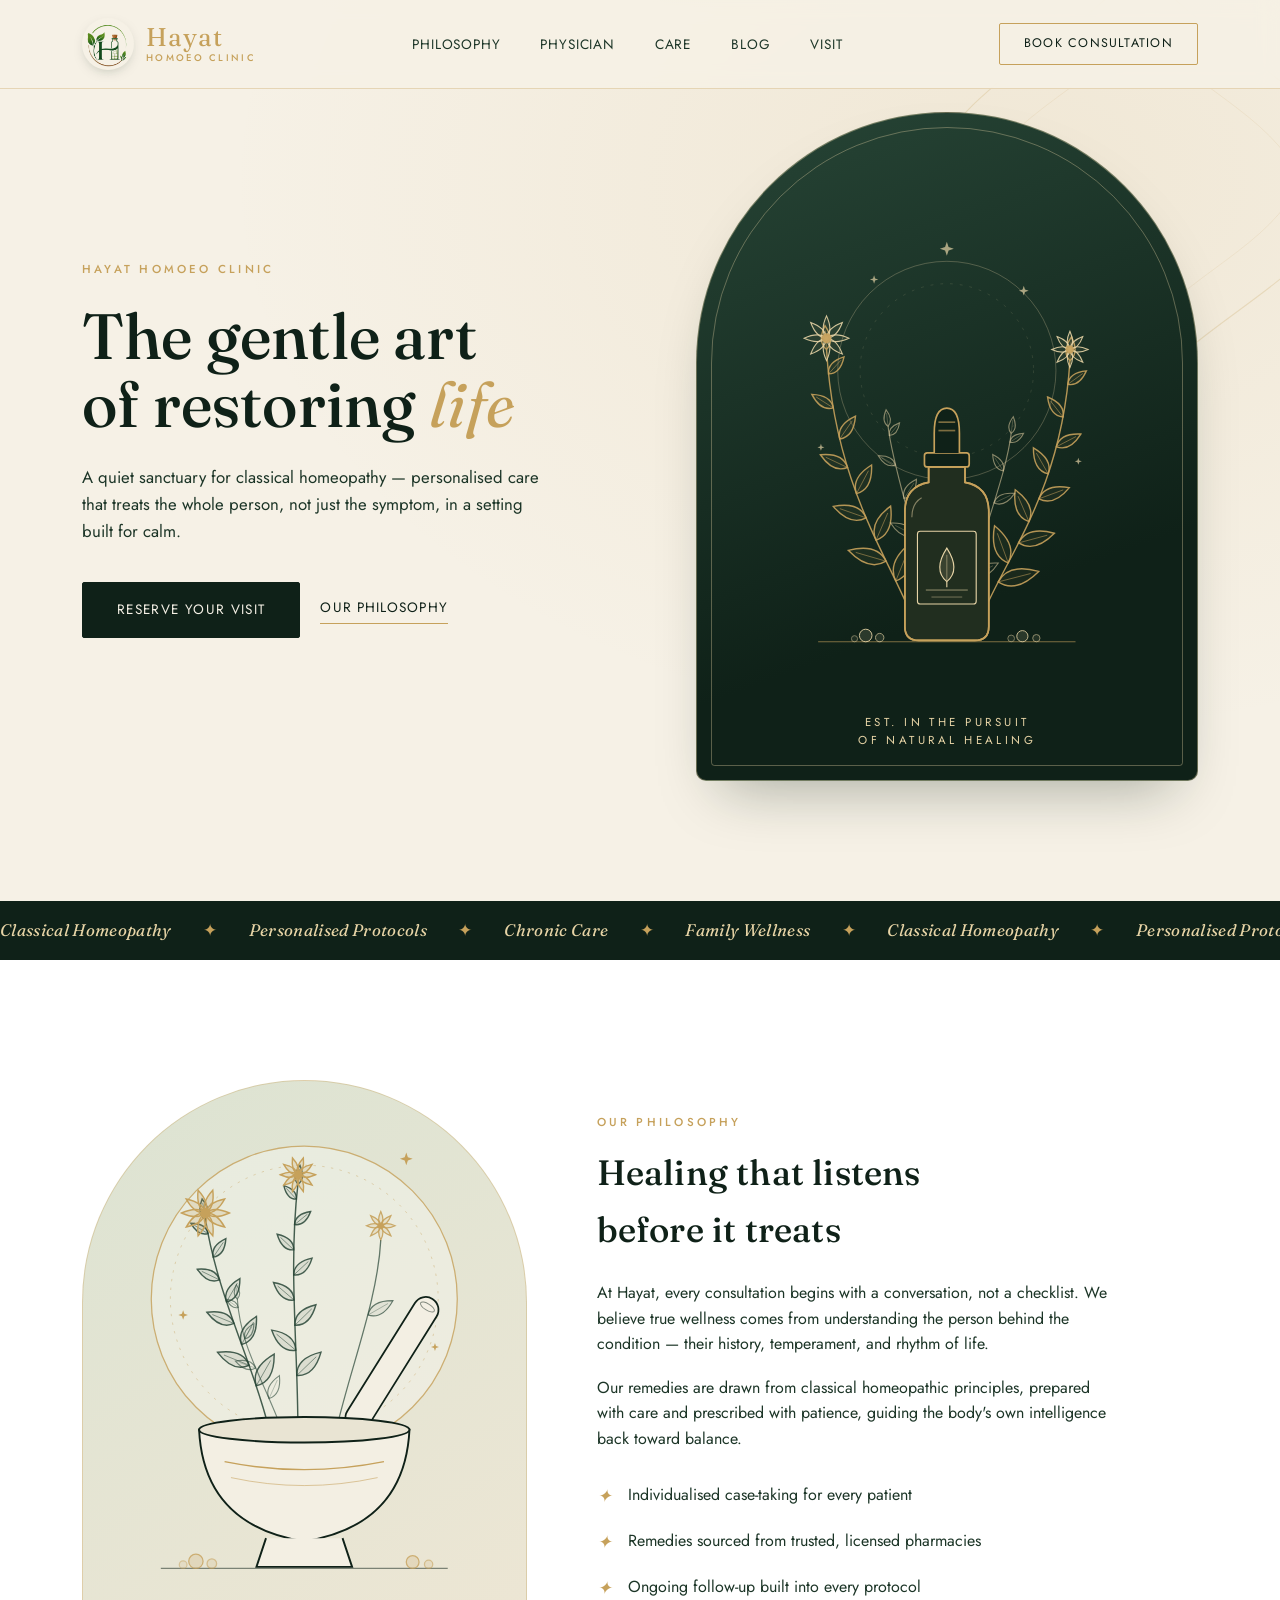
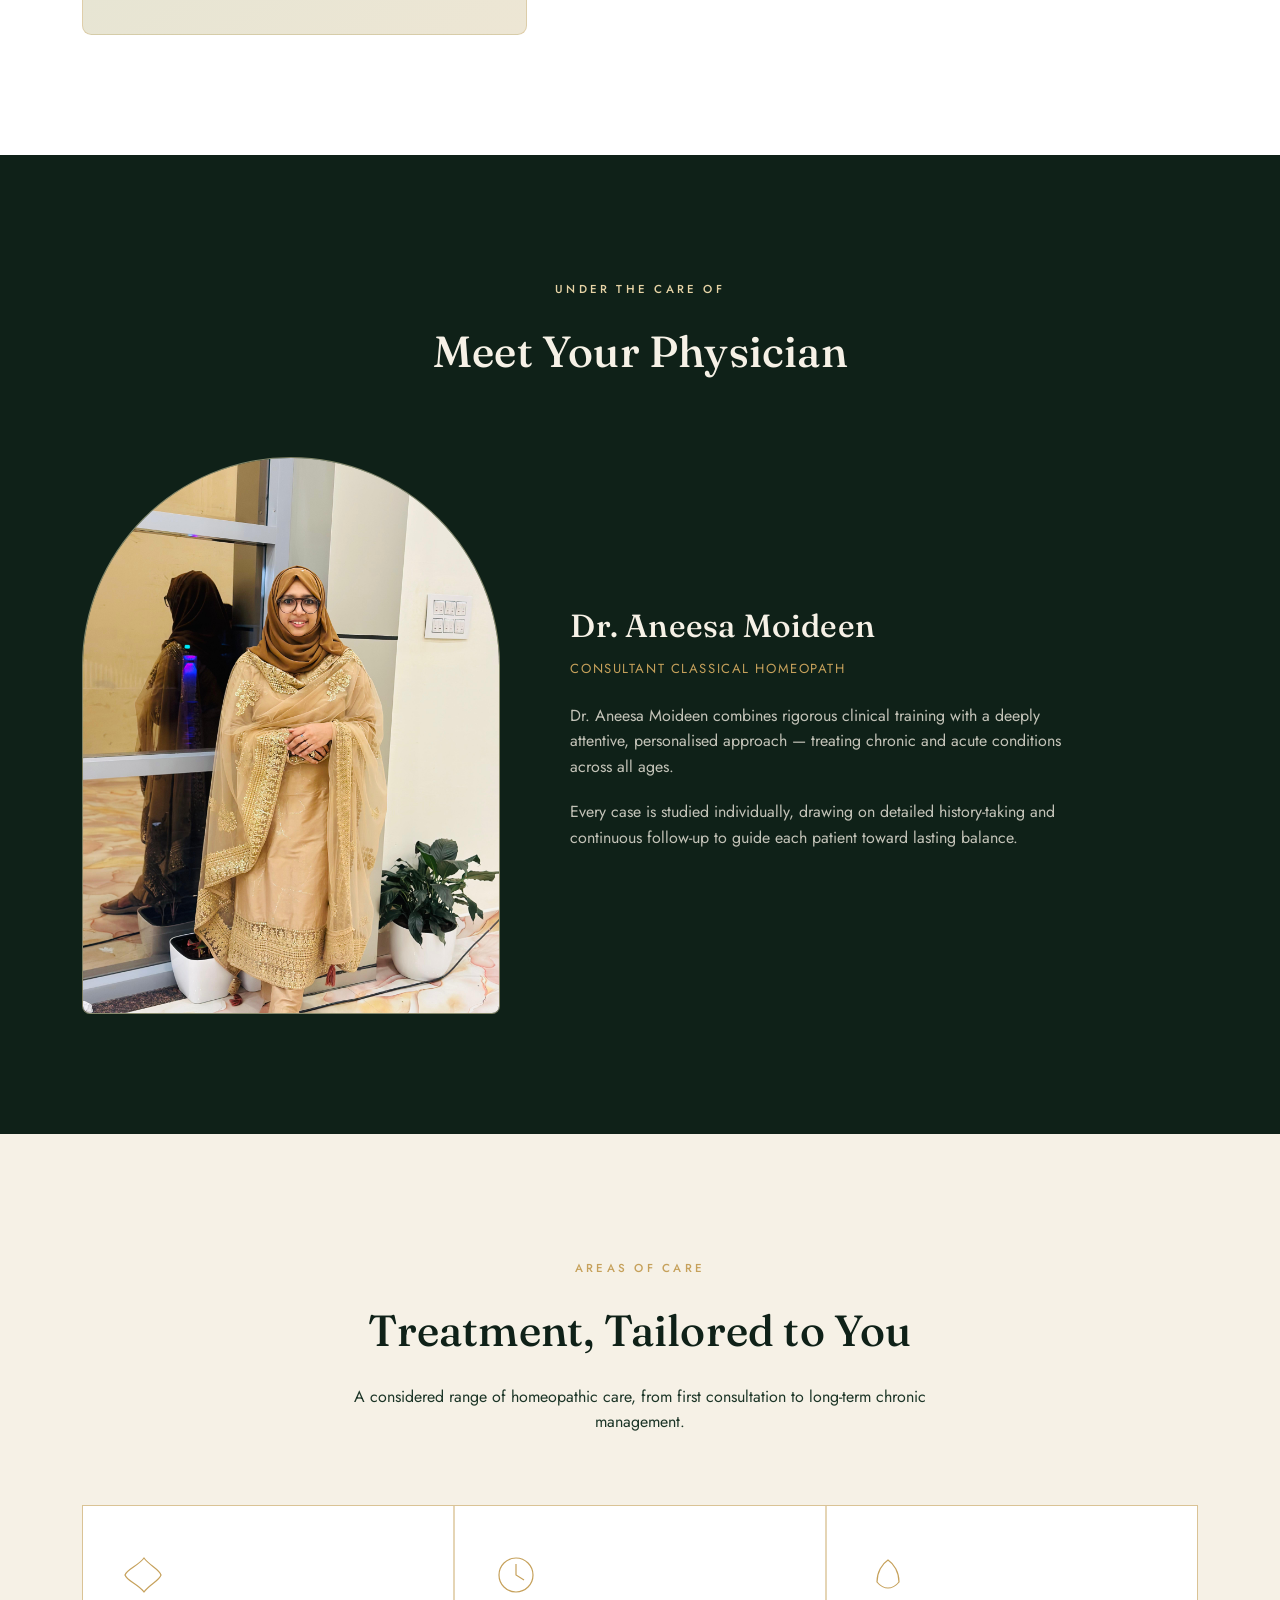
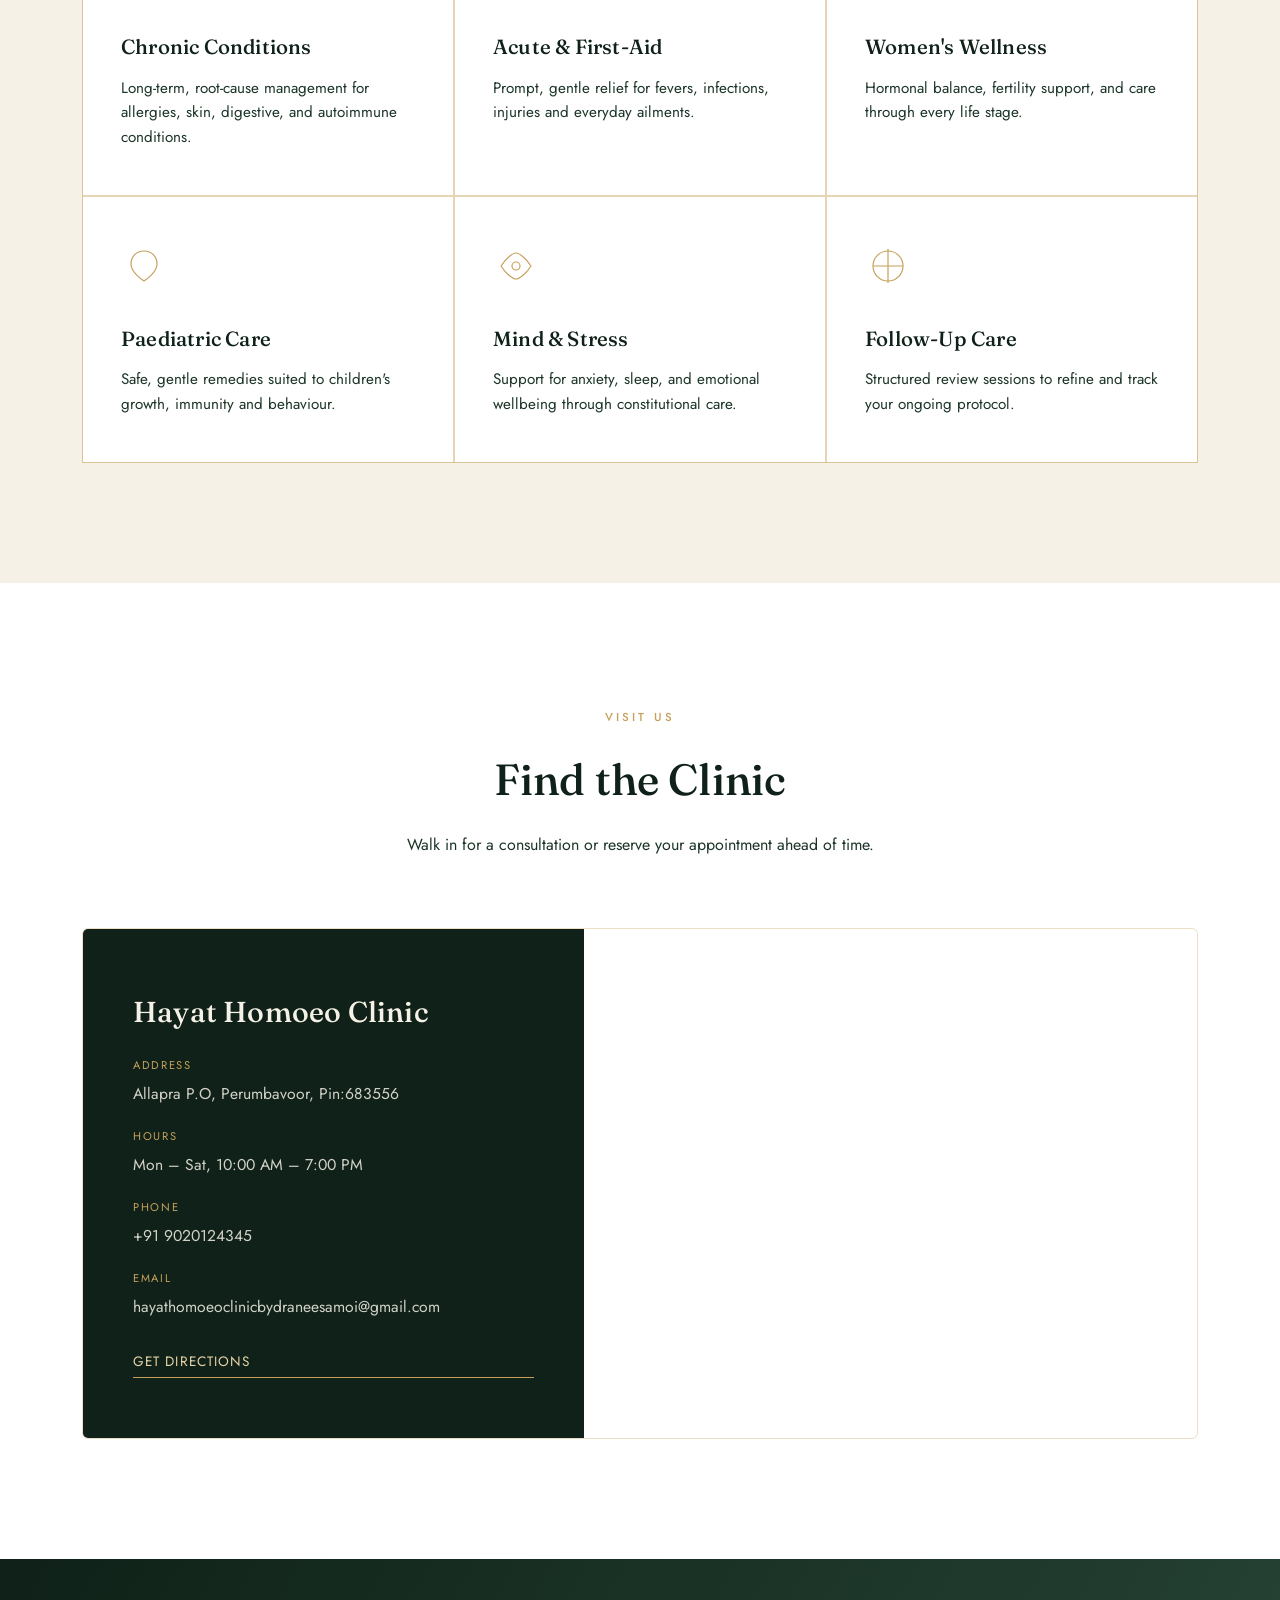
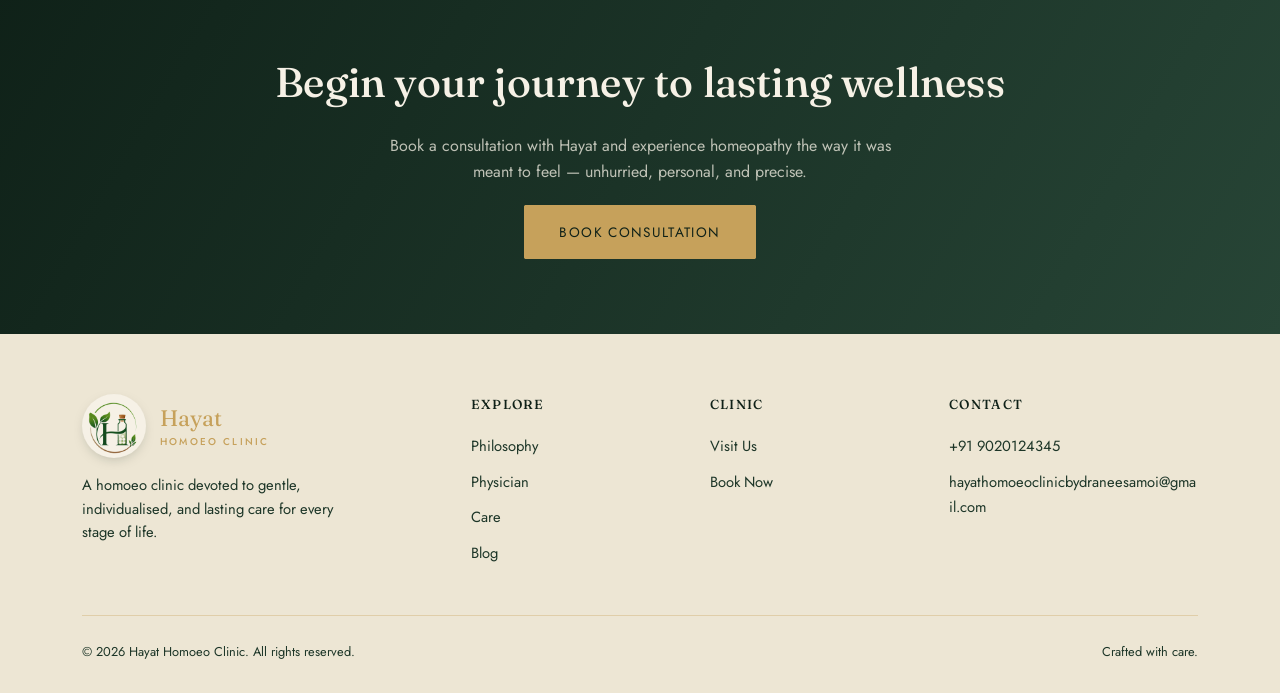
==== commit 6ced8ac3: "blogs section started" ====
--- a/index.html
+++ b/index.html
@@ -611,6 +611,7 @@
         <li><a href="#philosophy">Philosophy</a></li>
         <li><a href="#doctor">Physician</a></li>
         <li><a href="#services">Care</a></li>
+        <li><a href="blogs/index.html">Blog</a></li>
         <li><a href="#location">Visit</a></li>
       </ul>
     </nav>
@@ -835,6 +836,7 @@
           <li><a href="#philosophy">Philosophy</a></li>
           <li><a href="#doctor">Physician</a></li>
           <li><a href="#services">Care</a></li>
+          <li><a href="blogs/index.html">Blog</a></li>
         </ul>
       </div>
       <div>
